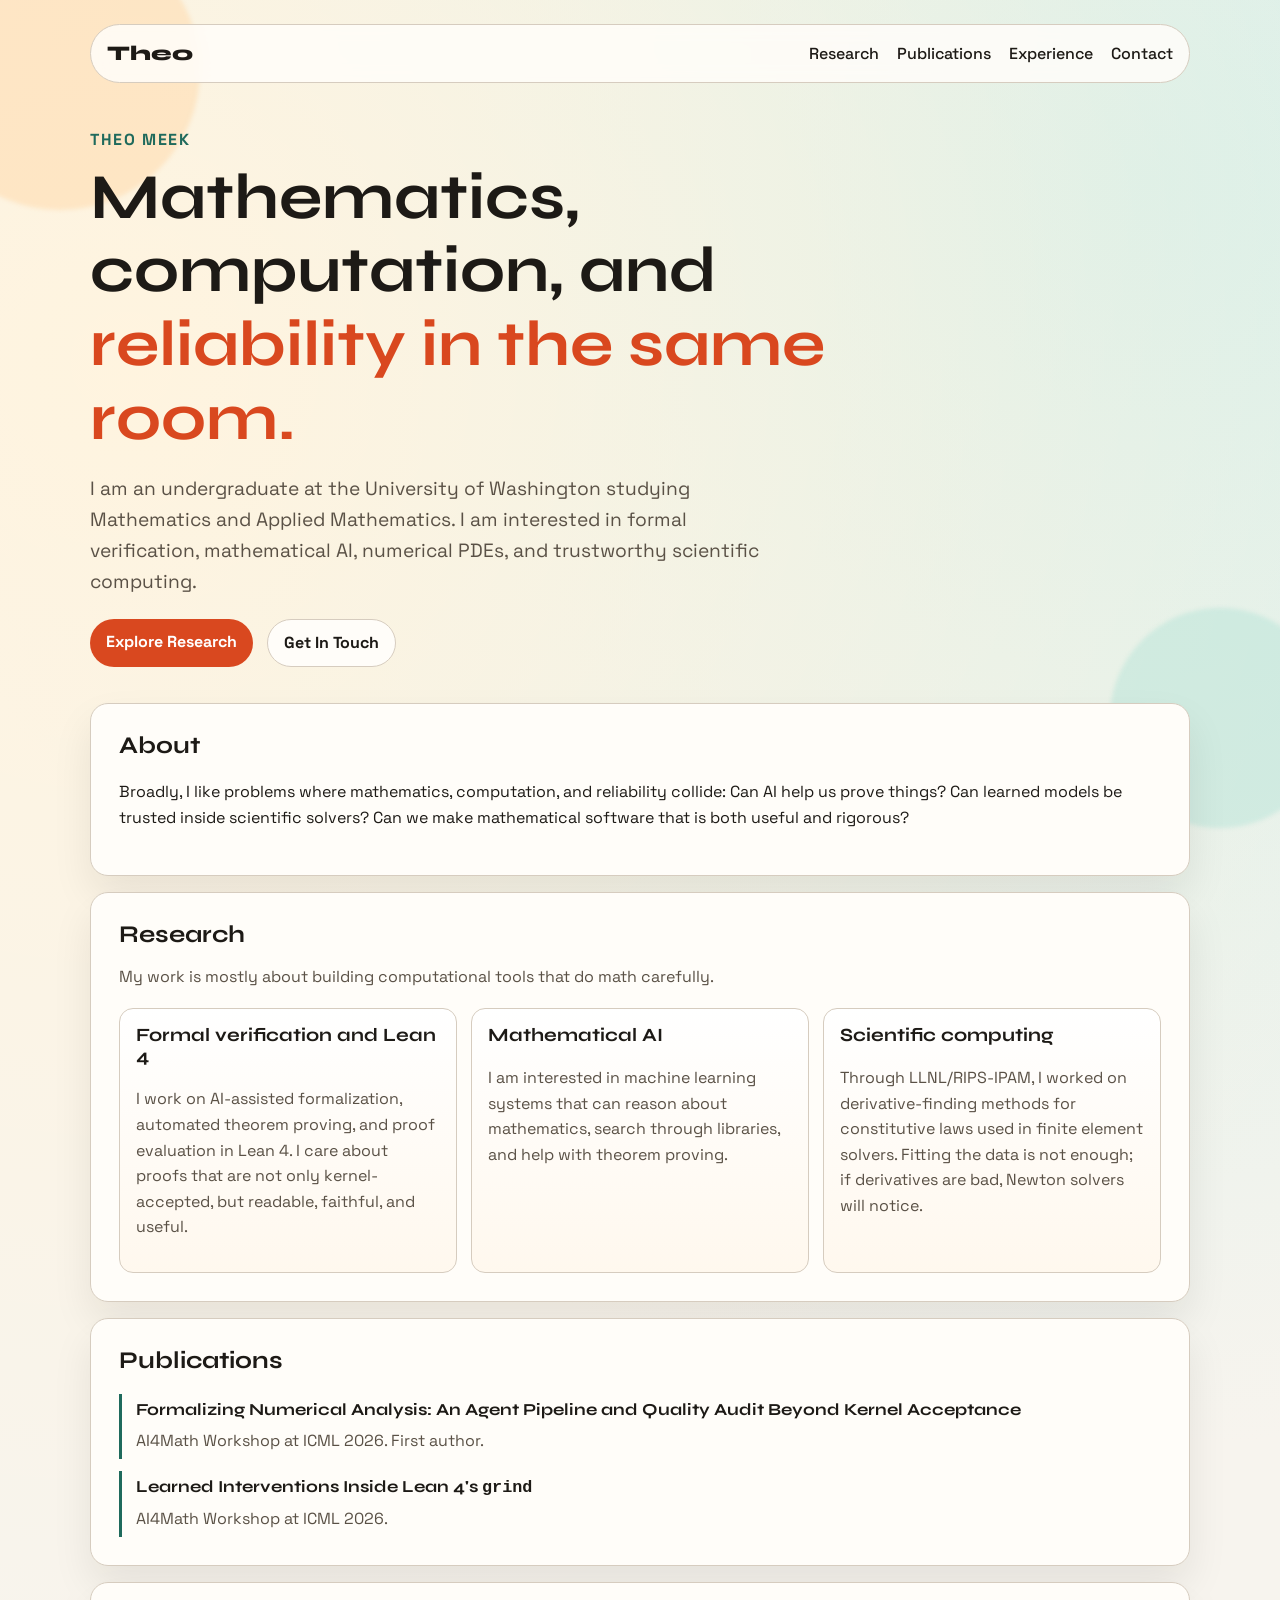
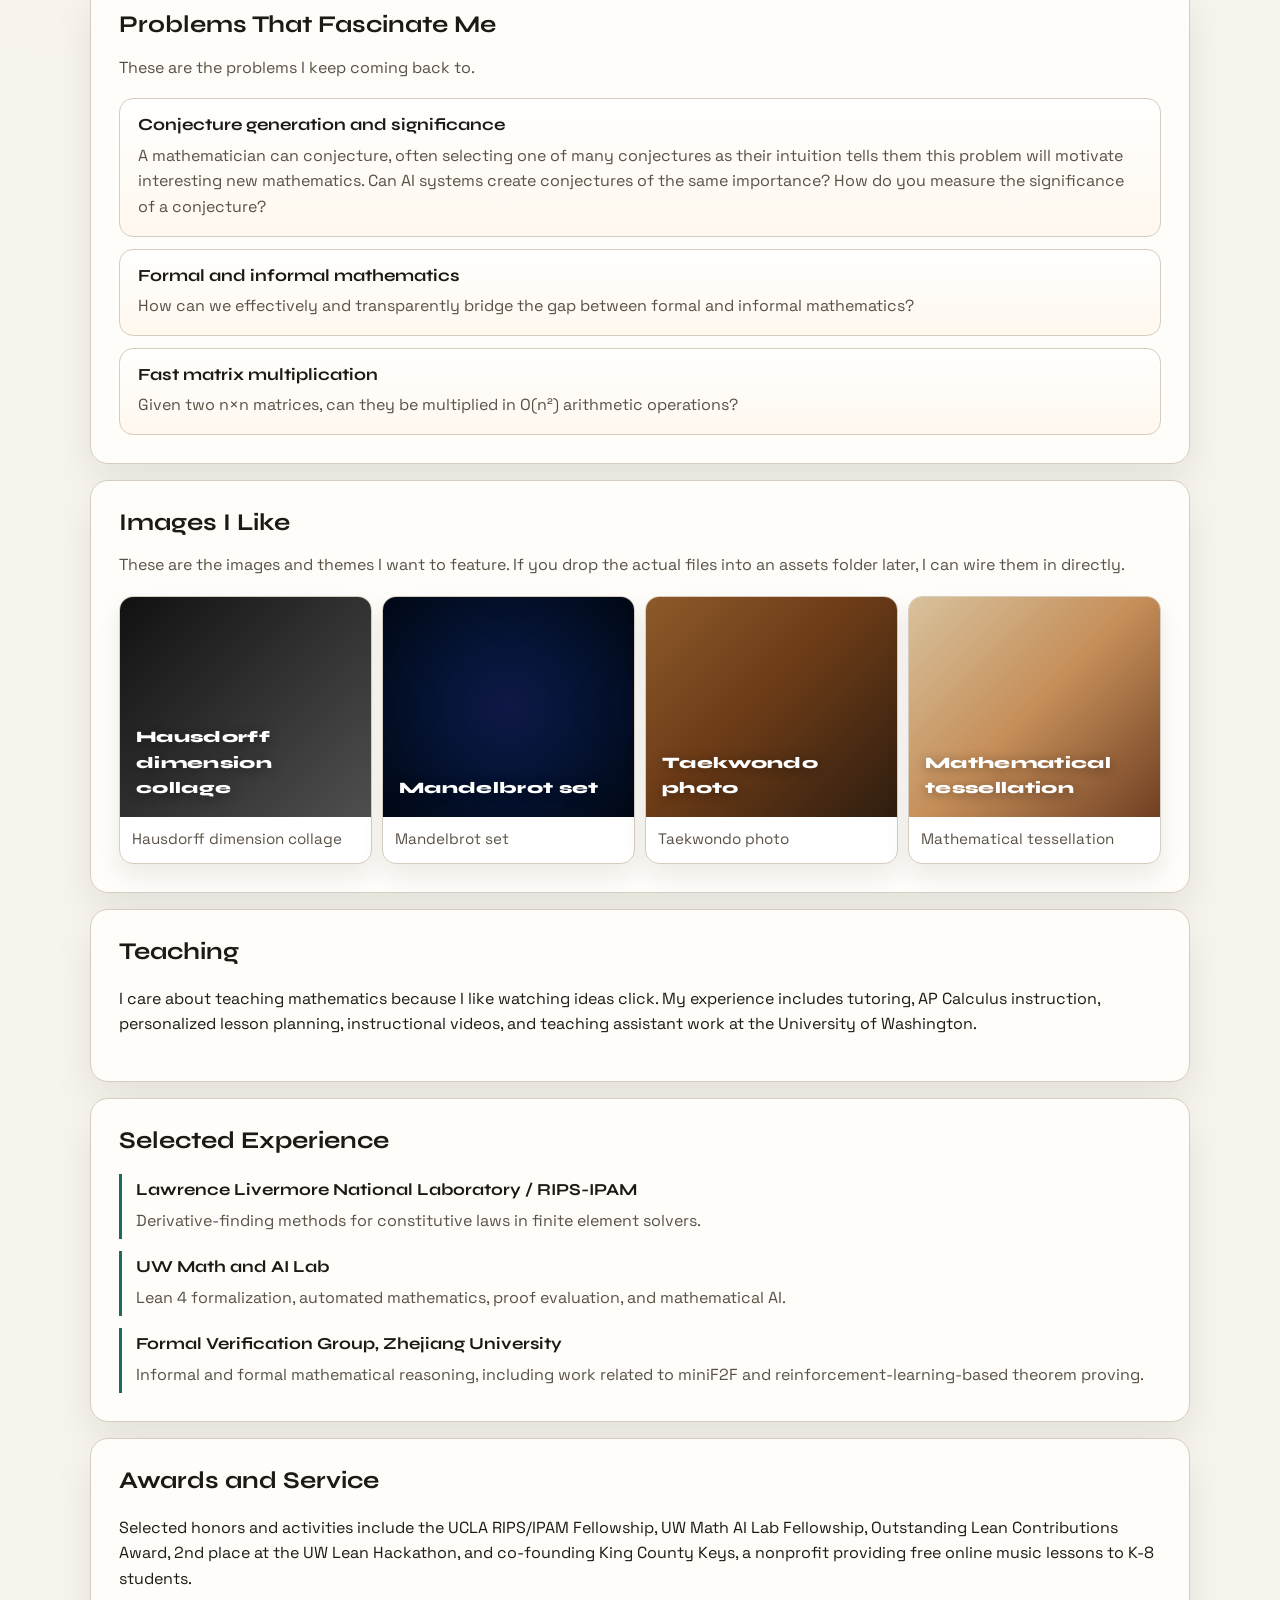
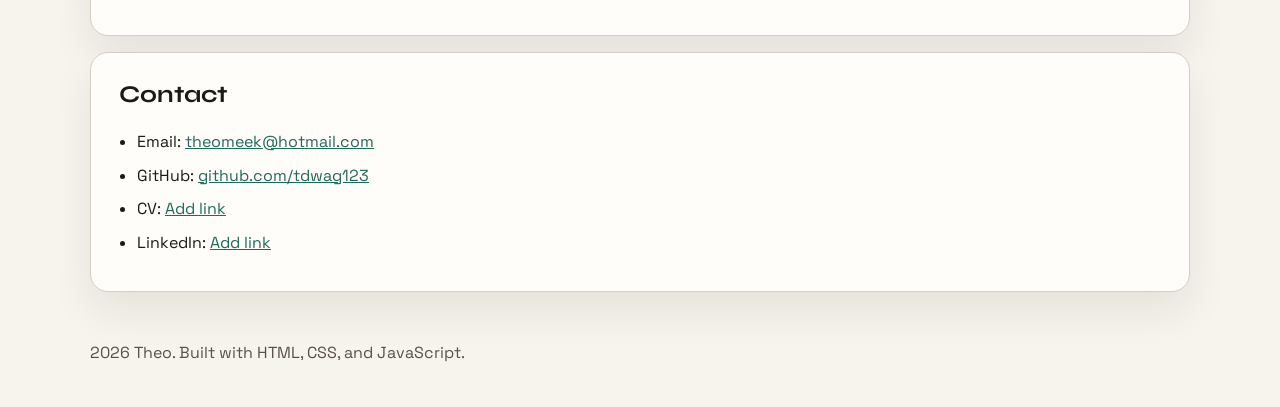
==== index.html @ 06fca595 "Update site content and gallery placeholders" ====
<!DOCTYPE html>
<html lang="en">
  <head>
    <meta charset="UTF-8" />
    <meta name="viewport" content="width=device-width, initial-scale=1.0" />
    <title>Theo Meek | Mathematics and Applied Mathematics</title>
    <meta
      name="description"
      content="Theo Meek's personal site: formal verification, mathematical AI, scientific computing, and trustworthy mathematical software."
    />
    <link rel="preconnect" href="https://fonts.googleapis.com" />
    <link rel="preconnect" href="https://fonts.gstatic.com" crossorigin />
    <link
      href="https://fonts.googleapis.com/css2?family=Space+Grotesk:wght@400;500;700&family=Syne:wght@700;800&display=swap"
      rel="stylesheet"
    />
    <link rel="stylesheet" href="styles.css" />
  </head>
  <body>
    <div class="bg-shape bg-shape-1" aria-hidden="true"></div>
    <div class="bg-shape bg-shape-2" aria-hidden="true"></div>

    <header class="site-header">
      <a class="logo" href="#home">Theo</a>
      <nav>
        <ul class="nav-list">
          <li><a href="#research">Research</a></li>
          <li><a href="#publications">Publications</a></li>
          <li><a href="#experience">Experience</a></li>
          <li><a href="#contact">Contact</a></li>
        </ul>
      </nav>
    </header>

    <main id="home">
      <section class="hero reveal">
        <p class="eyebrow">Theo Meek</p>
        <h1>
          Mathematics, computation, and
          <span class="accent">reliability in the same room.</span>
        </h1>
        <p class="hero-copy">
          I am an undergraduate at the University of Washington studying
          Mathematics and Applied Mathematics. I am interested in formal
          verification, mathematical AI, numerical PDEs, and trustworthy
          scientific computing.
        </p>
        <div class="hero-actions">
          <a class="btn btn-primary" href="#research">Explore Research</a>
          <a class="btn btn-ghost" href="#contact">Get In Touch</a>
        </div>
      </section>

      <section id="about" class="panel reveal">
        <h2>About</h2>
        <p>
          Broadly, I like problems where mathematics, computation, and
          reliability collide: Can AI help us prove things? Can learned models
          be trusted inside scientific solvers? Can we make mathematical
          software that is both useful and rigorous?
        </p>
      </section>

      <section id="research" class="panel reveal">
        <h2>Research</h2>
        <p class="section-intro">
          My work is mostly about building computational tools that do math
          carefully.
        </p>
        <div class="cards research-cards">
          <article class="card">
            <h3>Formal verification and Lean 4</h3>
            <p>
              I work on AI-assisted formalization, automated theorem proving,
              and proof evaluation in Lean 4. I care about proofs that are not
              only kernel-accepted, but readable, faithful, and useful.
            </p>
          </article>
          <article class="card">
            <h3>Mathematical AI</h3>
            <p>
              I am interested in machine learning systems that can reason about
              mathematics, search through libraries, and help with theorem
              proving.
            </p>
          </article>
          <article class="card">
            <h3>Scientific computing</h3>
            <p>
              Through LLNL/RIPS-IPAM, I worked on derivative-finding methods
              for constitutive laws used in finite element solvers. Fitting the
              data is not enough; if derivatives are bad, Newton solvers will
              notice.
            </p>
          </article>
        </div>
      </section>

      <section id="publications" class="panel reveal">
        <h2>Publications</h2>
        <div class="publication-list">
          <article class="publication-item">
            <h3>Formalizing Numerical Analysis: An Agent Pipeline and Quality Audit Beyond Kernel Acceptance</h3>
            <p>AI4Math Workshop at ICML 2026. First author.</p>
          </article>
          <article class="publication-item">
            <h3>Learned Interventions Inside Lean 4's <code>grind</code></h3>
            <p>AI4Math Workshop at ICML 2026.</p>
          </article>
        </div>
      </section>

      <section id="problems" class="panel reveal">
        <h2>Problems That Fascinate Me</h2>
        <p class="section-intro">
          These are the problems I keep coming back to.
        </p>
        <div class="problem-list">
          <article class="problem-item">
            <h3>Conjecture generation and significance</h3>
            <p>
              A mathematician can conjecture, often selecting one of many
              conjectures as their intuition tells them this problem will
              motivate interesting new mathematics. Can AI systems create
              conjectures of the same importance? How do you measure the
              significance of a conjecture?
            </p>
          </article>
          <article class="problem-item">
            <h3>Formal and informal mathematics</h3>
            <p>
              How can we effectively and transparently bridge the gap between
              formal and informal mathematics?
            </p>
          </article>
          <article class="problem-item">
            <h3>Fast matrix multiplication</h3>
            <p>
              Given two n×n matrices, can they be multiplied in O(n²)
              arithmetic operations?
            </p>
          </article>
        </div>
      </section>

      <section id="images" class="panel reveal">
        <h2>Images I Like</h2>
        <p class="section-intro">
          These are the images and themes I want to feature. If you drop the
          actual files into an assets folder later, I can wire them in directly.
        </p>
        <div class="image-grid">
          <figure class="image-card image-card--poster">
            <div class="image-placeholder image-placeholder--poster">Hausdorff dimension collage</div>
            <figcaption>Hausdorff dimension collage</figcaption>
          </figure>
          <figure class="image-card">
            <div class="image-placeholder image-placeholder--fractal">Mandelbrot set</div>
            <figcaption>Mandelbrot set</figcaption>
          </figure>
          <figure class="image-card">
            <div class="image-placeholder image-placeholder--action">Taekwondo photo</div>
            <figcaption>Taekwondo photo</figcaption>
          </figure>
          <figure class="image-card">
            <div class="image-placeholder image-placeholder--pattern">Mathematical tessellation</div>
            <figcaption>Mathematical tessellation</figcaption>
          </figure>
        </div>
      </section>

      <section id="teaching" class="panel reveal">
        <h2>Teaching</h2>
        <p>
          I care about teaching mathematics because I like watching ideas click.
          My experience includes tutoring, AP Calculus instruction,
          personalized lesson planning, instructional videos, and teaching
          assistant work at the University of Washington.
        </p>
      </section>

      <section id="experience" class="panel reveal">
        <h2>Selected Experience</h2>
        <div class="publication-list">
          <article class="publication-item">
            <h3>Lawrence Livermore National Laboratory / RIPS-IPAM</h3>
            <p>
              Derivative-finding methods for constitutive laws in finite
              element solvers.
            </p>
          </article>
          <article class="publication-item">
            <h3>UW Math and AI Lab</h3>
            <p>
              Lean 4 formalization, automated mathematics, proof evaluation,
              and mathematical AI.
            </p>
          </article>
          <article class="publication-item">
            <h3>Formal Verification Group, Zhejiang University</h3>
            <p>
              Informal and formal mathematical reasoning, including work related
              to miniF2F and reinforcement-learning-based theorem proving.
            </p>
          </article>
        </div>
      </section>

      <section id="awards" class="panel reveal">
        <h2>Awards and Service</h2>
        <p>
          Selected honors and activities include the UCLA RIPS/IPAM Fellowship,
          UW Math AI Lab Fellowship, Outstanding Lean Contributions Award, 2nd
          place at the UW Lean Hackathon, and co-founding King County Keys, a
          nonprofit providing free online music lessons to K-8 students.
        </p>
      </section>

      <section id="contact" class="panel reveal">
        <h2>Contact</h2>
        <ul class="contact-list">
          <li>Email: <a href="mailto:theomeek@hotmail.com">theomeek@hotmail.com</a></li>
          <li>GitHub: <a href="https://github.com/tdwag123" target="_blank" rel="noreferrer">github.com/tdwag123</a></li>
          <li>CV: <a href="#">Add link</a></li>
          <li>LinkedIn: <a href="#">Add link</a></li>
        </ul>
      </section>
    </main>

    <footer class="site-footer">
      <p><span id="year"></span> Theo. Built with HTML, CSS, and JavaScript.</p>
    </footer>

    <script src="script.js"></script>
  </body>
</html>
---- styles.css ----
:root {
  --bg: #f7f4ee;
  --bg-elevated: #fffdf9;
  --text: #1d1a16;
  --muted: #5a5146;
  --accent: #d9481f;
  --accent-2: #1f6a5c;
  --border: #d6ccbf;
  --shadow: 0 20px 40px rgba(31, 20, 12, 0.08);
}

* {
  box-sizing: border-box;
}

html,
body {
  margin: 0;
  padding: 0;
}

body {
  font-family: "Space Grotesk", sans-serif;
  background: radial-gradient(circle at 10% 10%, #fff4df 0%, transparent 40%),
    radial-gradient(circle at 90% 5%, #d6efe9 0%, transparent 35%),
    var(--bg);
  color: var(--text);
  min-height: 100vh;
  line-height: 1.6;
}

.bg-shape {
  position: fixed;
  z-index: -1;
  filter: blur(2px);
  opacity: 0.5;
  border-radius: 50%;
}

.bg-shape-1 {
  width: 280px;
  height: 280px;
  background: #ffd8a8;
  top: -70px;
  left: -80px;
}

.bg-shape-2 {
  width: 220px;
  height: 220px;
  background: #b7e4d8;
  bottom: 8%;
  right: -50px;
}

.site-header {
  width: min(1100px, 92%);
  margin: 24px auto;
  padding: 12px 16px;
  border: 1px solid var(--border);
  border-radius: 999px;
  display: flex;
  justify-content: space-between;
  align-items: center;
  background: rgba(255, 253, 249, 0.85);
  backdrop-filter: blur(8px);
}

.logo {
  text-decoration: none;
  color: var(--text);
  font-family: "Syne", sans-serif;
  font-size: 1.3rem;
  font-weight: 800;
}

.nav-list {
  display: flex;
  list-style: none;
  gap: 18px;
  margin: 0;
  padding: 0;
}

.nav-list a {
  color: var(--text);
  text-decoration: none;
  font-weight: 500;
}

main {
  width: min(1100px, 92%);
  margin: 18px auto 48px;
}

.hero {
  margin: 44px 0 36px;
}

.eyebrow {
  text-transform: uppercase;
  letter-spacing: 0.1em;
  color: var(--accent-2);
  font-weight: 700;
  margin-bottom: 8px;
}

h1,
h2,
h3 {
  font-family: "Syne", sans-serif;
  line-height: 1.15;
  margin-top: 0;
}

h1 {
  font-size: clamp(2rem, 6vw, 4rem);
  max-width: 780px;
  margin-bottom: 16px;
}

.accent {
  color: var(--accent);
}

.hero-copy {
  max-width: 680px;
  color: var(--muted);
  font-size: clamp(1rem, 2.3vw, 1.2rem);
}

.hero-actions {
  display: flex;
  flex-wrap: wrap;
  gap: 14px;
  margin-top: 22px;
}

.btn {
  padding: 10px 16px;
  border-radius: 999px;
  text-decoration: none;
  font-weight: 700;
}

.btn-primary {
  background: var(--accent);
  color: #fff;
}

.btn-ghost {
  border: 1px solid var(--border);
  color: var(--text);
  background: var(--bg-elevated);
}

.panel {
  background: var(--bg-elevated);
  border: 1px solid var(--border);
  border-radius: 18px;
  padding: 28px;
  margin: 16px 0;
  box-shadow: var(--shadow);
}

.section-intro {
  color: var(--muted);
  margin-top: -4px;
  margin-bottom: 18px;
}

.cards {
  display: grid;
  gap: 14px;
  grid-template-columns: repeat(auto-fit, minmax(220px, 1fr));
}

.card {
  border: 1px solid var(--border);
  border-radius: 14px;
  padding: 16px;
  background: #fff;
}

.card p {
  color: var(--muted);
}

.card a {
  color: var(--accent-2);
  text-decoration: none;
  font-weight: 700;
}

.research-cards .card {
  background: linear-gradient(180deg, #fff 0%, #fff8ee 100%);
}

.publication-list {
  display: grid;
  gap: 12px;
}

.publication-item {
  border-left: 3px solid var(--accent-2);
  padding: 6px 0 6px 14px;
}

.publication-item h3 {
  font-size: 1.05rem;
  margin-bottom: 8px;
}

.publication-item p {
  color: var(--muted);
  margin: 0;
}

.problem-list {
  display: grid;
  gap: 12px;
}

.problem-item {
  border: 1px solid var(--border);
  border-radius: 14px;
  padding: 16px 18px;
  background: linear-gradient(180deg, rgba(255, 255, 255, 0.9), rgba(255, 248, 238, 0.95));
}

.problem-item h3 {
  margin-bottom: 8px;
  font-size: 1.06rem;
}

.problem-item p {
  margin: 0;
  color: var(--muted);
}

.question-list {
  margin: 0;
  padding-left: 20px;
}

.question-list li {
  margin-bottom: 10px;
}

.image-grid {
  display: grid;
  gap: 10px;
  grid-template-columns: repeat(auto-fit, minmax(190px, 1fr));
}

.image-card {
  margin: 0;
  border-radius: 14px;
  overflow: hidden;
  border: 1px solid var(--border);
  background: #fff;
  box-shadow: 0 12px 24px rgba(31, 20, 12, 0.08);
}

.image-card img {
  display: block;
  width: 100%;
  height: 220px;
  object-fit: cover;
  background: #f3efe8;
}

.image-card--poster img {
  object-fit: contain;
  background: #fff;
}

.image-card figcaption {
  padding: 10px 12px 12px;
  color: var(--muted);
  font-size: 0.95rem;
}

.contact-list {
  margin: 0;
  padding-left: 18px;
}

.contact-list li {
  margin-bottom: 8px;
}

.contact-list a {
  color: var(--accent-2);
}

.site-footer {
  width: min(1100px, 92%);
  margin: 0 auto 42px;
  color: var(--muted);
}

.reveal {
  opacity: 0;
  transform: translateY(18px);
  transition: opacity 600ms ease, transform 600ms ease;
}

.reveal.is-visible {
  opacity: 1;
  transform: translateY(0);
}

.image-placeholder {
  width: 100%;
  height: 220px;
  padding: 16px;
  display: flex;
  align-items: end;
  font-family: "Syne", sans-serif;
  font-weight: 800;
  font-size: 1rem;
  color: #fff;
  text-shadow: 0 2px 12px rgba(0, 0, 0, 0.4);
  letter-spacing: 0.02em;
}

.image-placeholder--poster {
  background: linear-gradient(135deg, #111 0%, #4f4f4f 100%);
}

.image-placeholder--fractal {
  background: radial-gradient(circle at 50% 50%, #0f1846 0%, #051437 38%, #010814 100%);
}

.image-placeholder--action {
  background: linear-gradient(135deg, #8d5a2b 0%, #6d3c17 45%, #2f1d10 100%);
}

.image-placeholder--pattern {
  background: linear-gradient(135deg, #d8c29d 0%, #c58e59 50%, #6f3f22 100%);
}

@media (max-width: 720px) {
  .site-header {
    border-radius: 20px;
    padding: 12px;
    align-items: flex-start;
    gap: 12px;
    flex-direction: column;
  }

  .nav-list {
    width: 100%;
    justify-content: flex-start;
    gap: 12px;
    overflow-x: auto;
    padding-bottom: 4px;
  }

  .image-placeholder {
    height: 180px;
  }
}
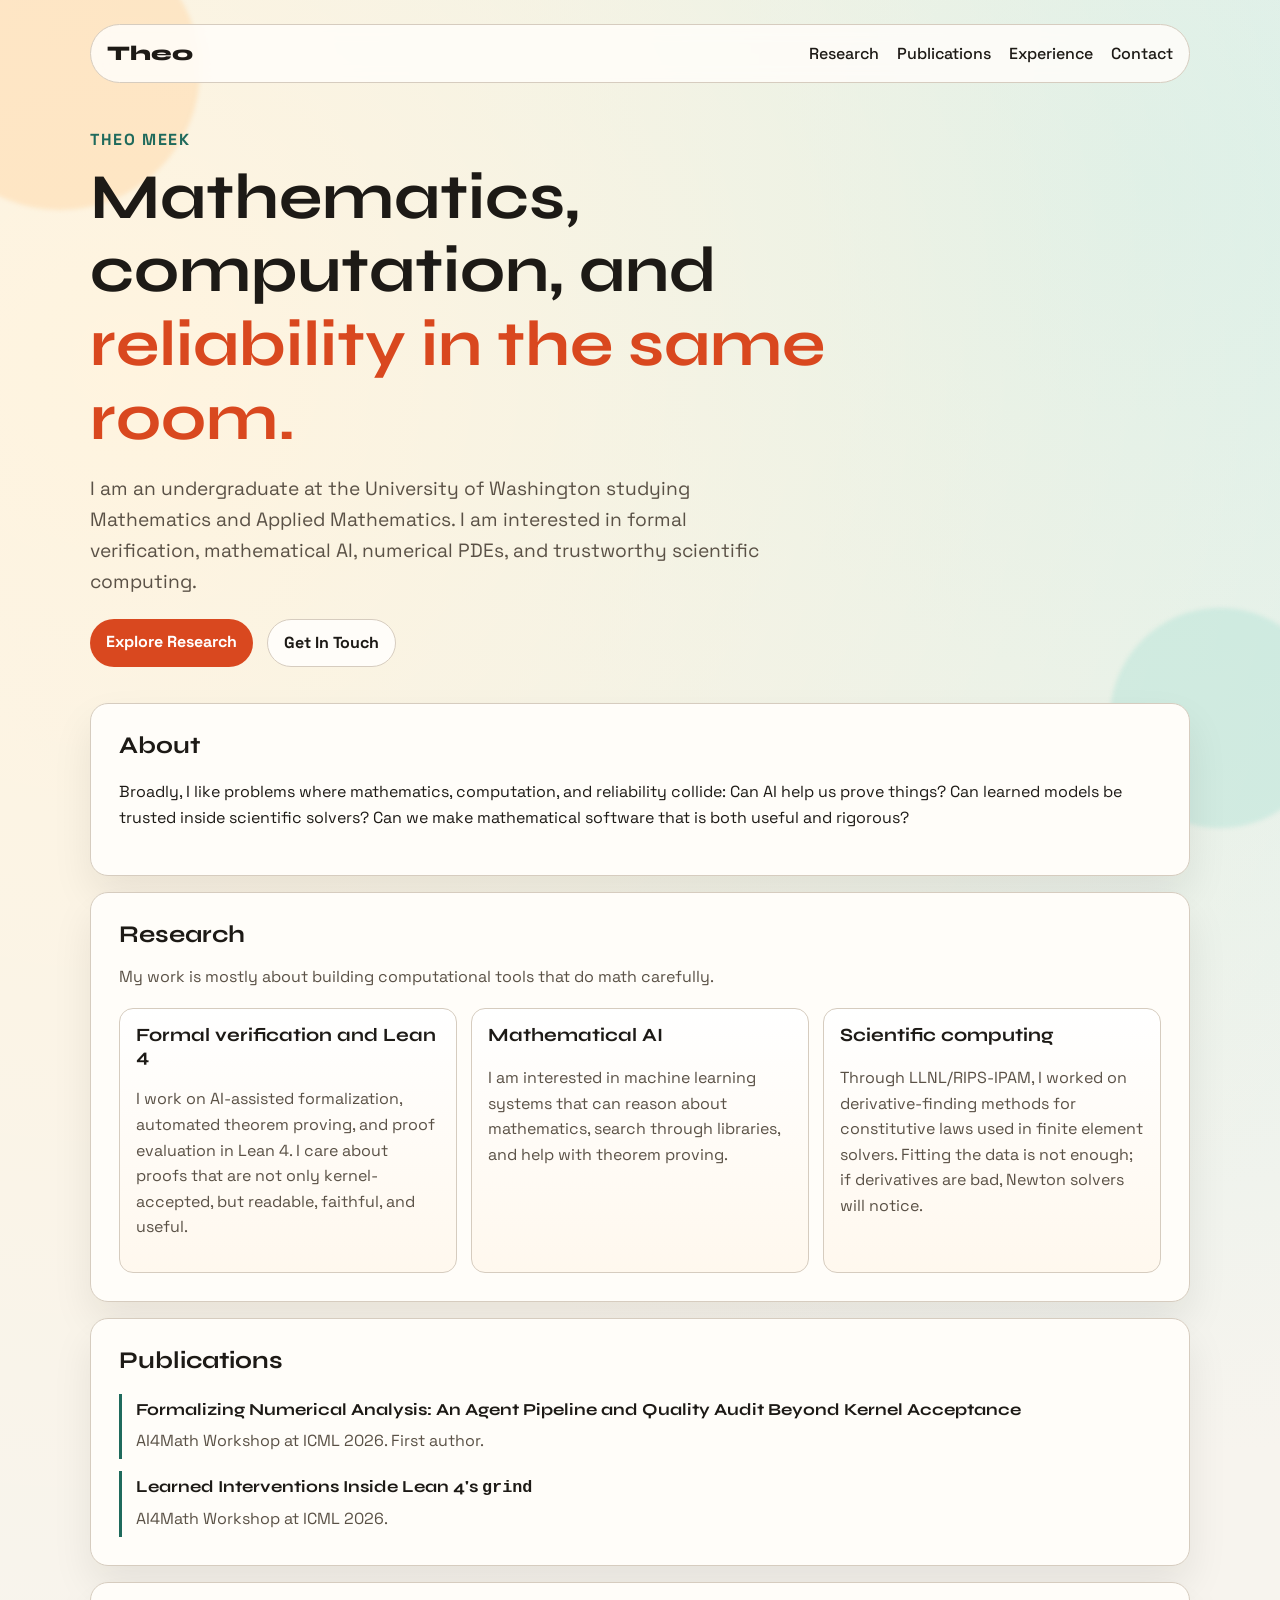
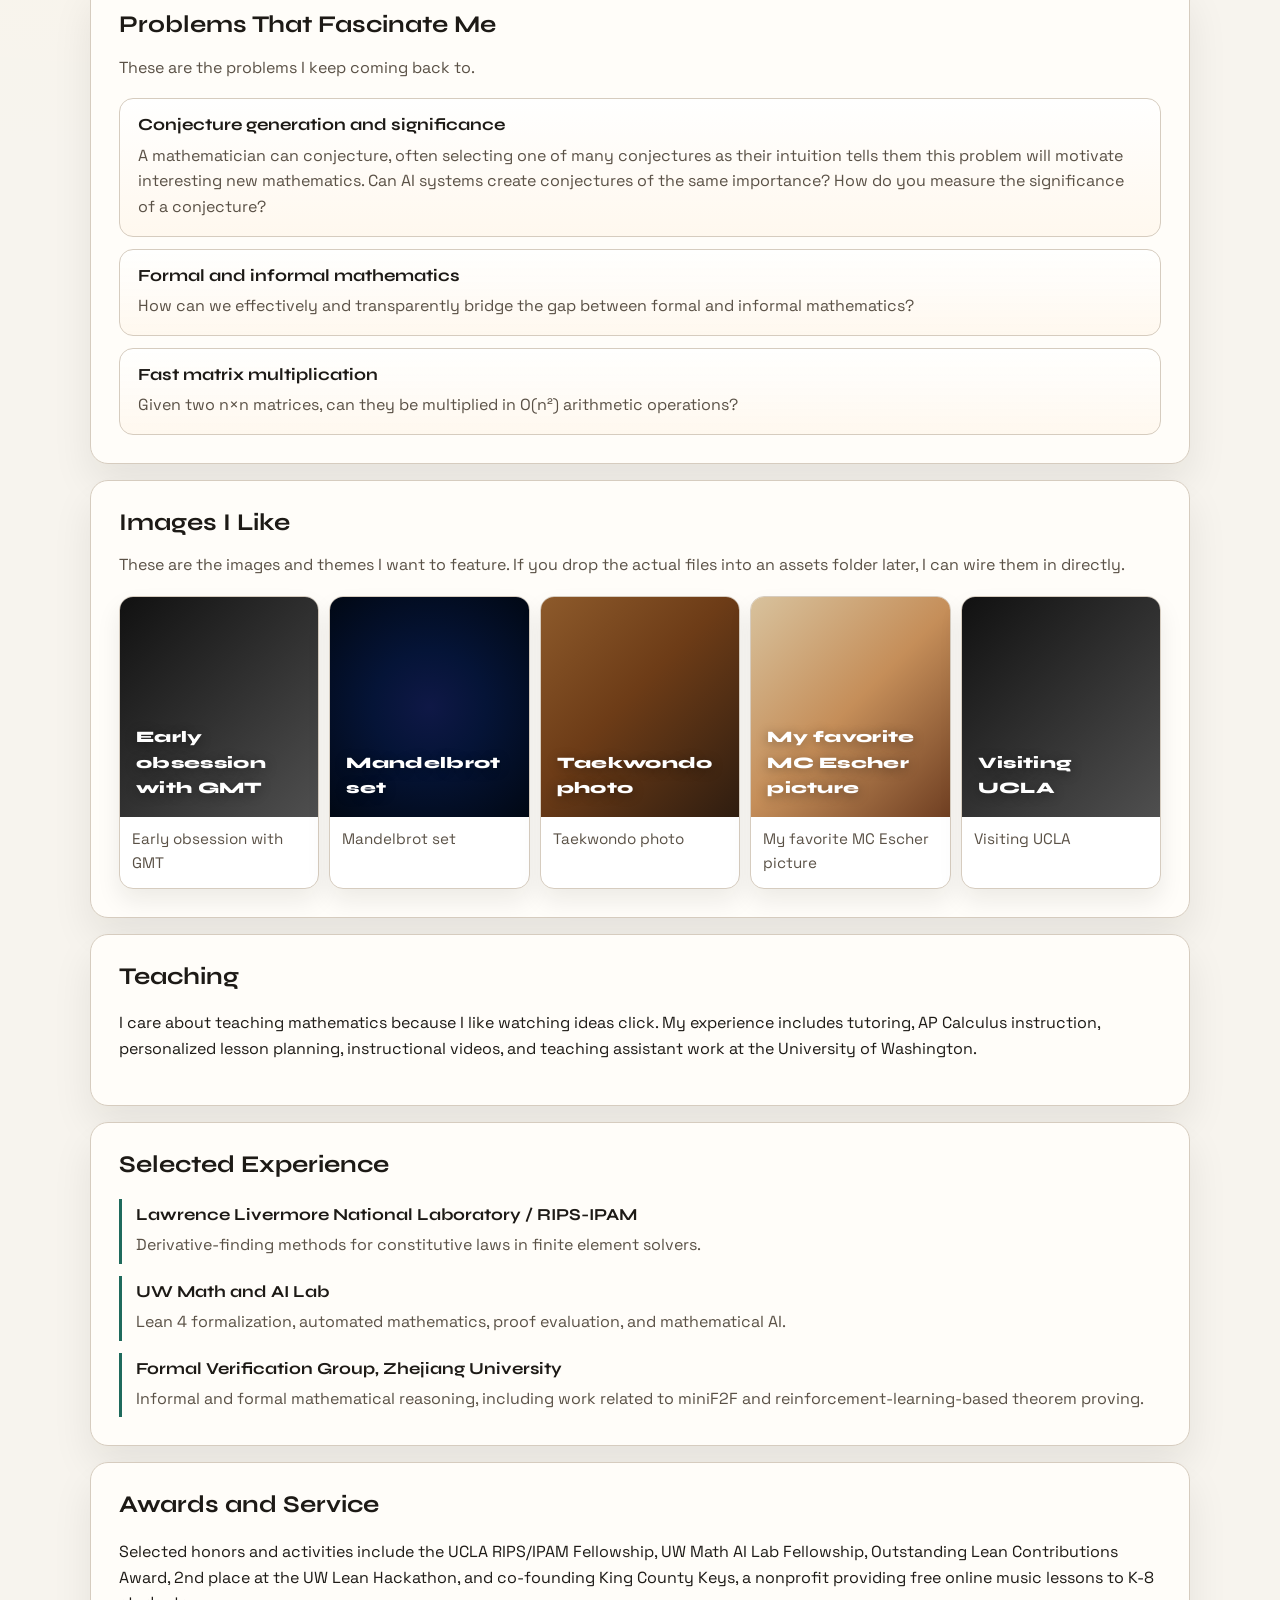
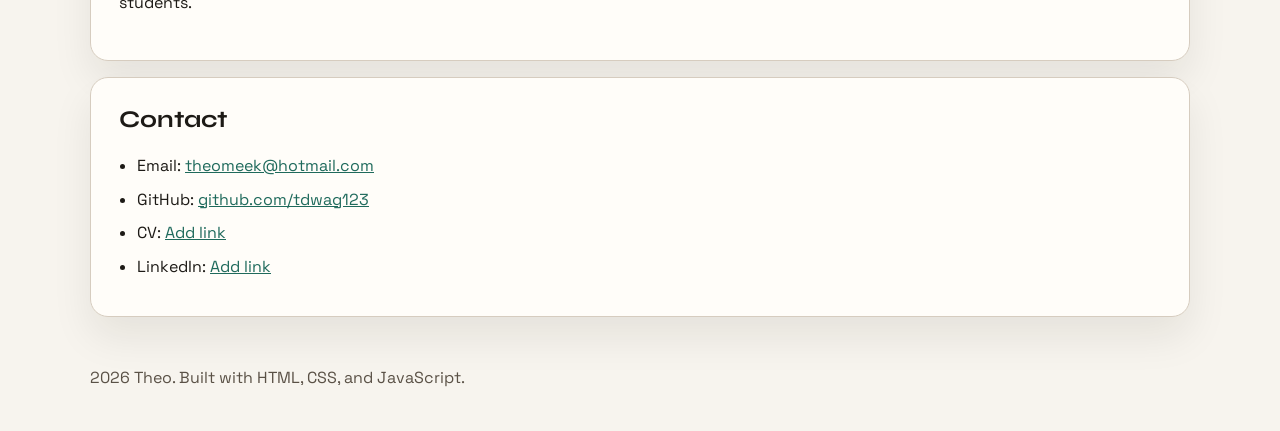
==== commit fdf2eb8f: "Update image gallery captions" ====
--- a/index.html
+++ b/index.html
@@ -151,8 +151,8 @@
         </p>
         <div class="image-grid">
           <figure class="image-card image-card--poster">
-            <div class="image-placeholder image-placeholder--poster">Hausdorff dimension collage</div>
-            <figcaption>Hausdorff dimension collage</figcaption>
+            <div class="image-placeholder image-placeholder--poster">Early obsession with GMT</div>
+            <figcaption>Early obsession with GMT</figcaption>
           </figure>
           <figure class="image-card">
             <div class="image-placeholder image-placeholder--fractal">Mandelbrot set</div>
@@ -163,8 +163,12 @@
             <figcaption>Taekwondo photo</figcaption>
           </figure>
           <figure class="image-card">
-            <div class="image-placeholder image-placeholder--pattern">Mathematical tessellation</div>
-            <figcaption>Mathematical tessellation</figcaption>
+            <div class="image-placeholder image-placeholder--pattern">My favorite MC Escher picture</div>
+            <figcaption>My favorite MC Escher picture</figcaption>
+          </figure>
+          <figure class="image-card">
+            <div class="image-placeholder image-placeholder--poster">Visiting UCLA</div>
+            <figcaption>Visiting UCLA</figcaption>
           </figure>
         </div>
       </section>
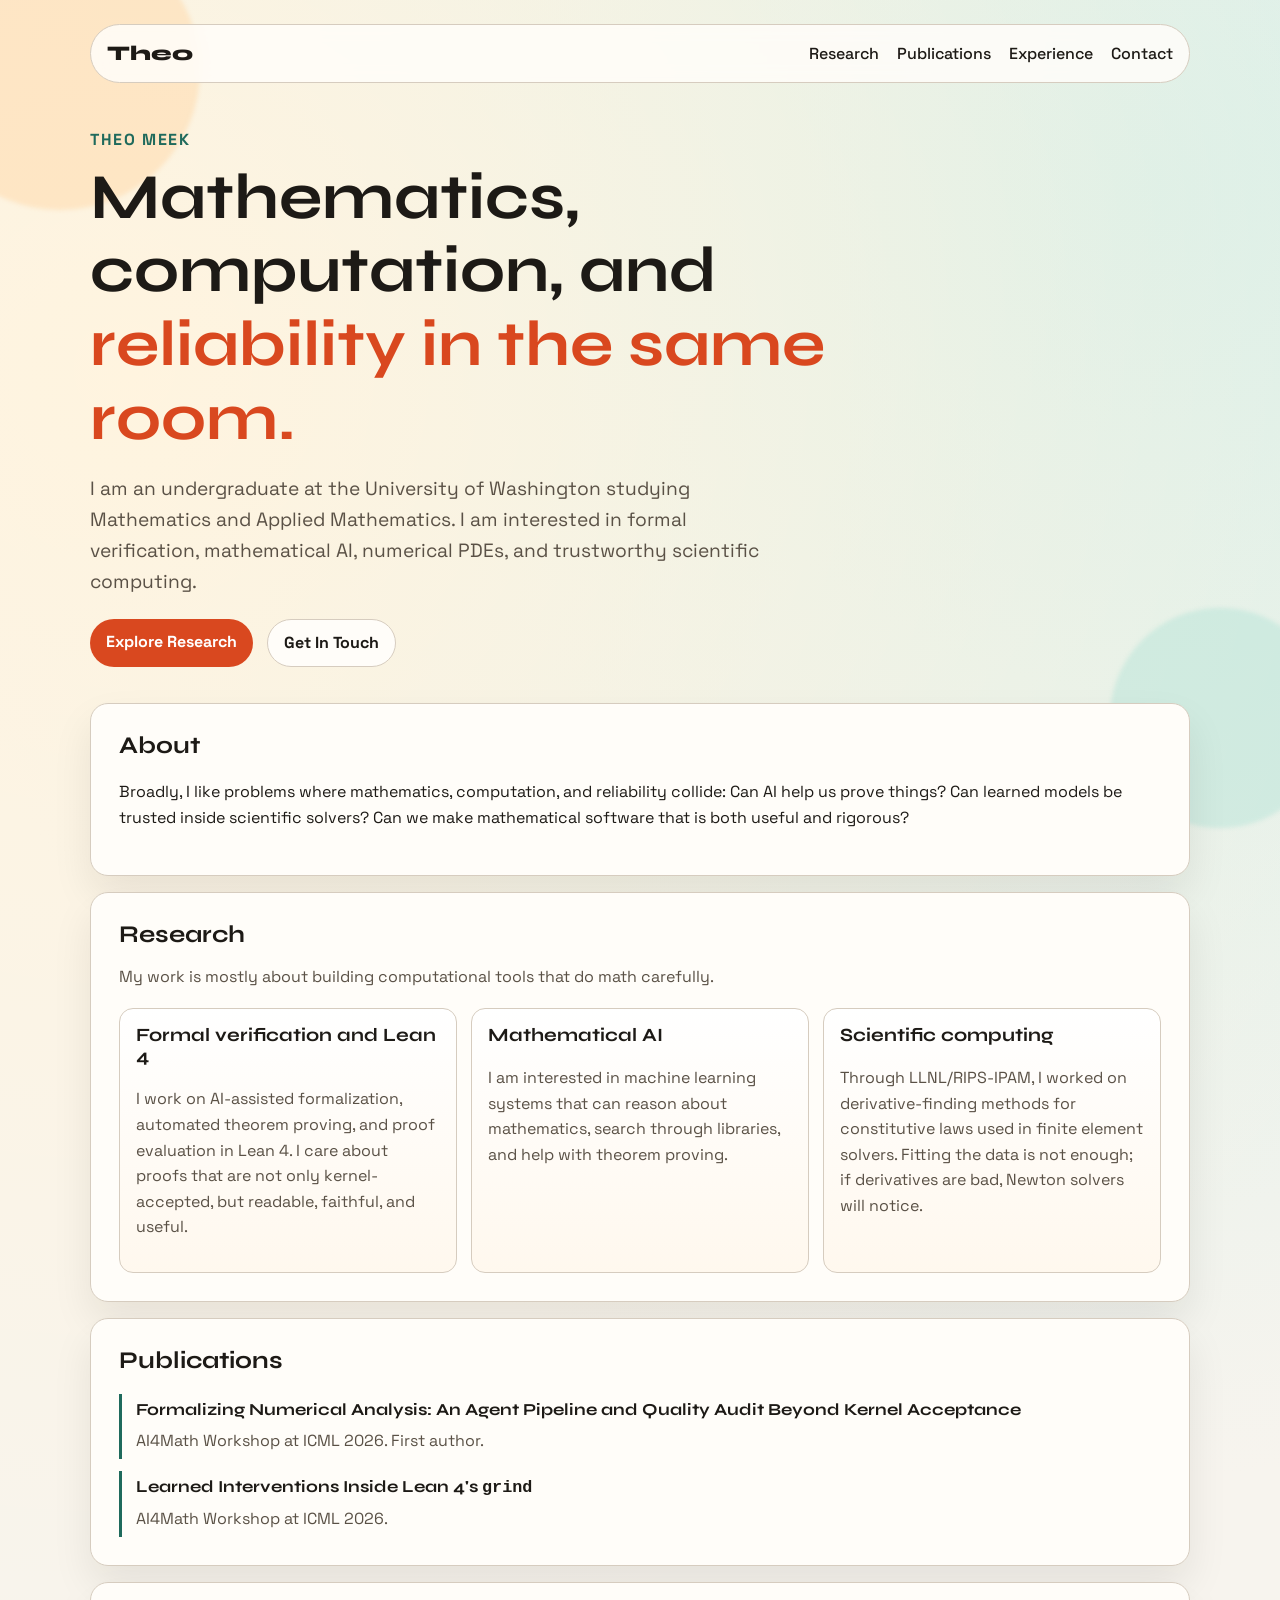
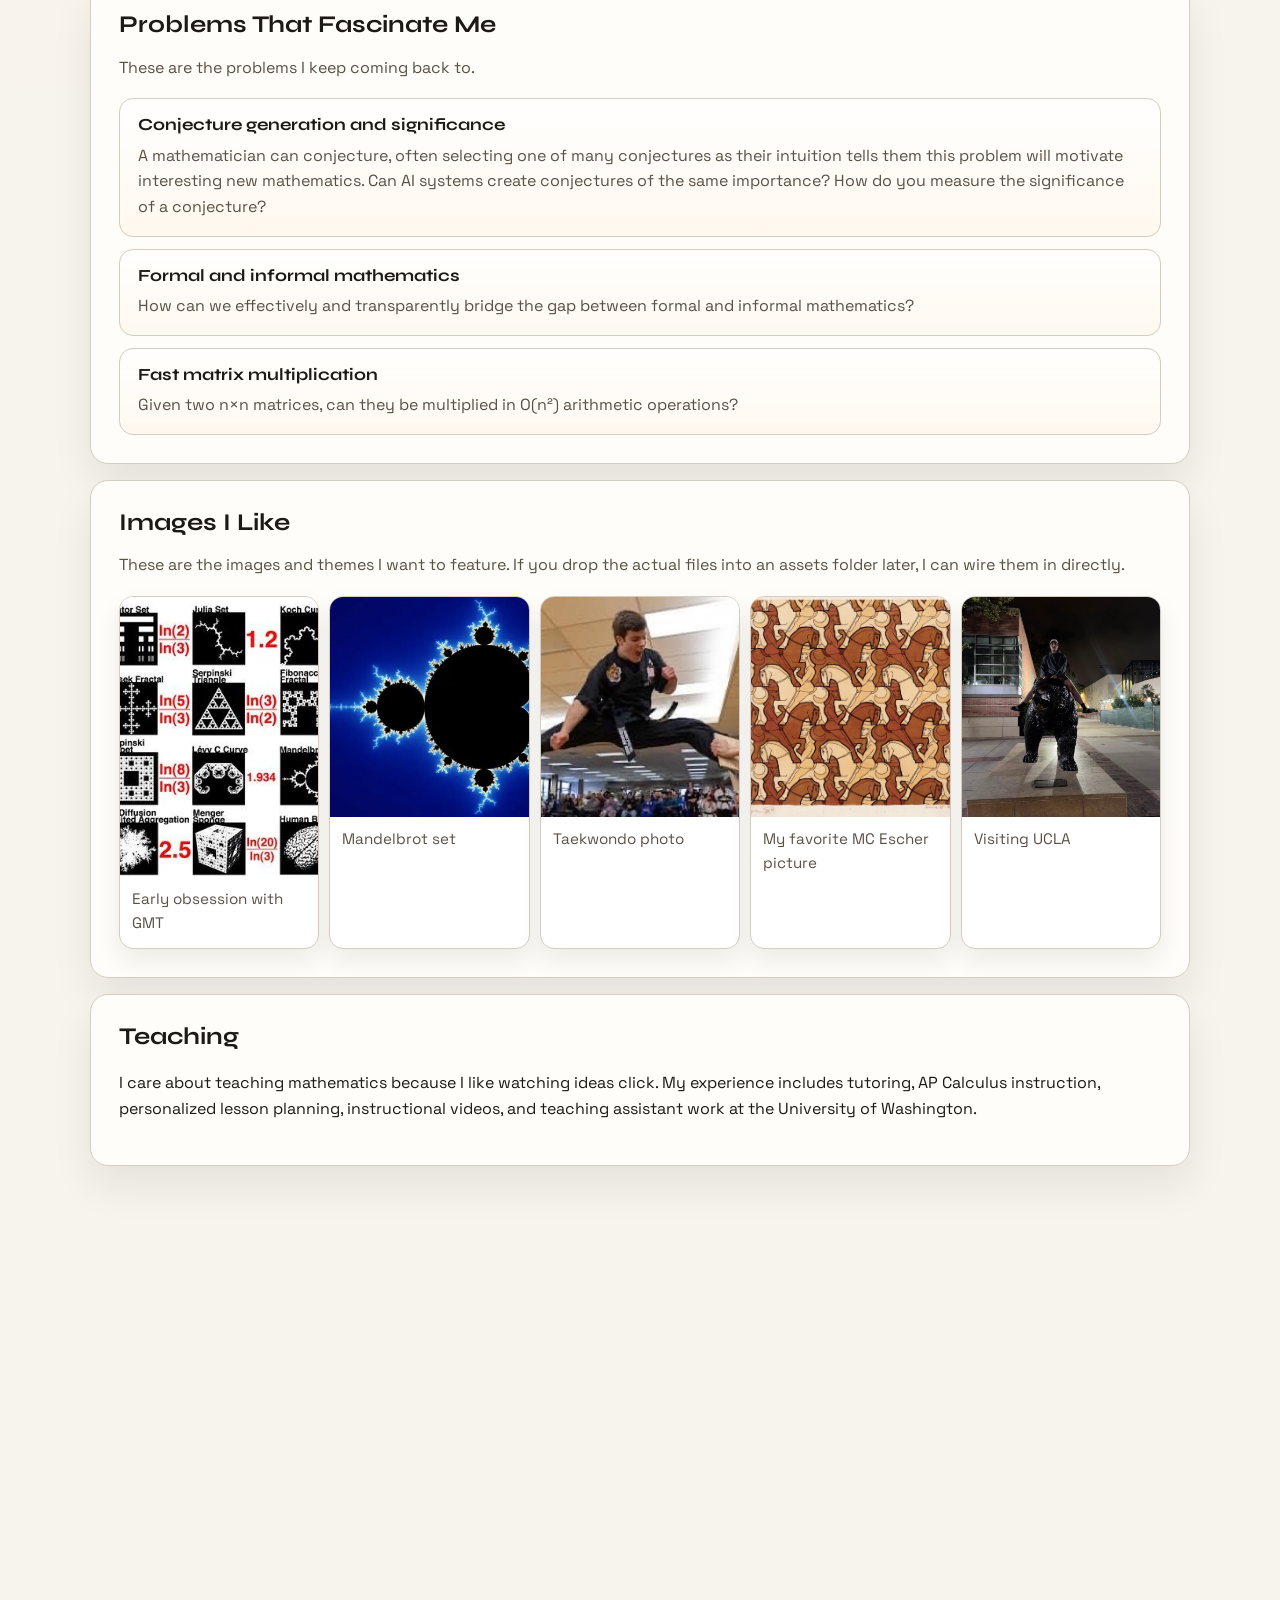
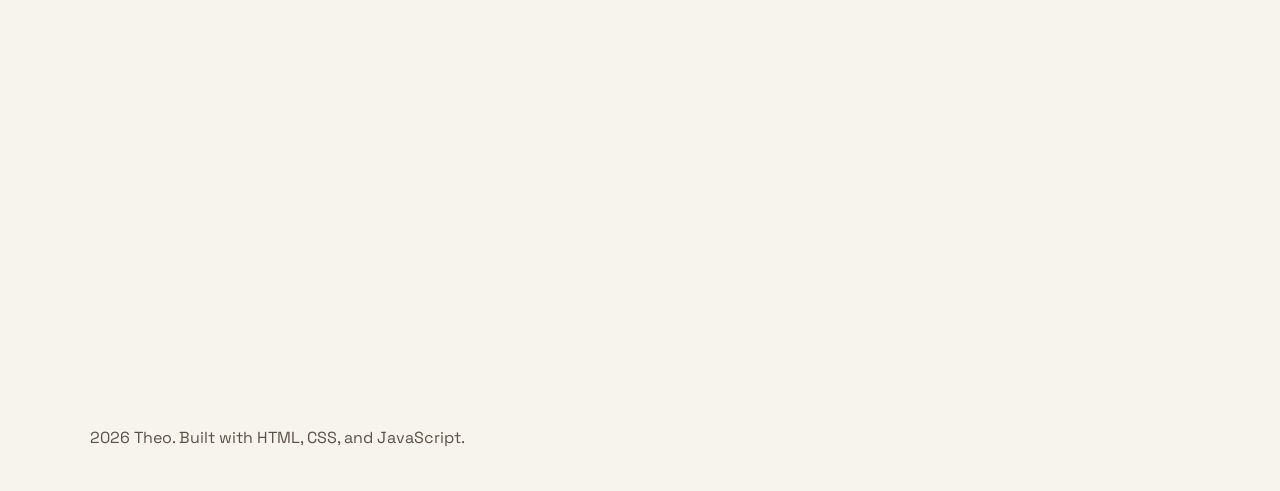
==== commit 066afe6b: "Use real images in gallery" ====
--- a/index.html
+++ b/index.html
@@ -151,23 +151,23 @@
         </p>
         <div class="image-grid">
           <figure class="image-card image-card--poster">
-            <div class="image-placeholder image-placeholder--poster">Early obsession with GMT</div>
+            <img src="assets/images/Lets%20make%20this%20better.jpg" alt="Early obsession with GMT" />
             <figcaption>Early obsession with GMT</figcaption>
           </figure>
           <figure class="image-card">
-            <div class="image-placeholder image-placeholder--fractal">Mandelbrot set</div>
+            <img src="assets/images/mandelbrot%20set%20again.webp" alt="Mandelbrot set" />
             <figcaption>Mandelbrot set</figcaption>
           </figure>
           <figure class="image-card">
-            <div class="image-placeholder image-placeholder--action">Taekwondo photo</div>
+            <img src="assets/images/Second%20Dan.png" alt="Taekwondo photo" />
             <figcaption>Taekwondo photo</figcaption>
           </figure>
           <figure class="image-card">
-            <div class="image-placeholder image-placeholder--pattern">My favorite MC Escher picture</div>
+            <img src="assets/images/mc%20escher.jpg" alt="My favorite MC Escher picture" />
             <figcaption>My favorite MC Escher picture</figcaption>
           </figure>
           <figure class="image-card">
-            <div class="image-placeholder image-placeholder--poster">Visiting UCLA</div>
+            <img src="assets/images/bear.jfif" alt="Visiting UCLA" />
             <figcaption>Visiting UCLA</figcaption>
           </figure>
         </div>
--- a/styles.css
+++ b/styles.css
@@ -271,8 +271,9 @@
 }
 
 .image-card--poster img {
-  object-fit: contain;
-  background: #fff;
+  height: 280px;
+  object-fit: cover;
+  object-position: center;
 }
 
 .image-card figcaption {
@@ -309,36 +310,6 @@
 .reveal.is-visible {
   opacity: 1;
   transform: translateY(0);
-}
-
-.image-placeholder {
-  width: 100%;
-  height: 220px;
-  padding: 16px;
-  display: flex;
-  align-items: end;
-  font-family: "Syne", sans-serif;
-  font-weight: 800;
-  font-size: 1rem;
-  color: #fff;
-  text-shadow: 0 2px 12px rgba(0, 0, 0, 0.4);
-  letter-spacing: 0.02em;
-}
-
-.image-placeholder--poster {
-  background: linear-gradient(135deg, #111 0%, #4f4f4f 100%);
-}
-
-.image-placeholder--fractal {
-  background: radial-gradient(circle at 50% 50%, #0f1846 0%, #051437 38%, #010814 100%);
-}
-
-.image-placeholder--action {
-  background: linear-gradient(135deg, #8d5a2b 0%, #6d3c17 45%, #2f1d10 100%);
-}
-
-.image-placeholder--pattern {
-  background: linear-gradient(135deg, #d8c29d 0%, #c58e59 50%, #6f3f22 100%);
 }
 
 @media (max-width: 720px) {
@@ -358,7 +329,8 @@
     padding-bottom: 4px;
   }
 
-  .image-placeholder {
+  .image-card img,
+  .image-card--poster img {
     height: 180px;
   }
 }
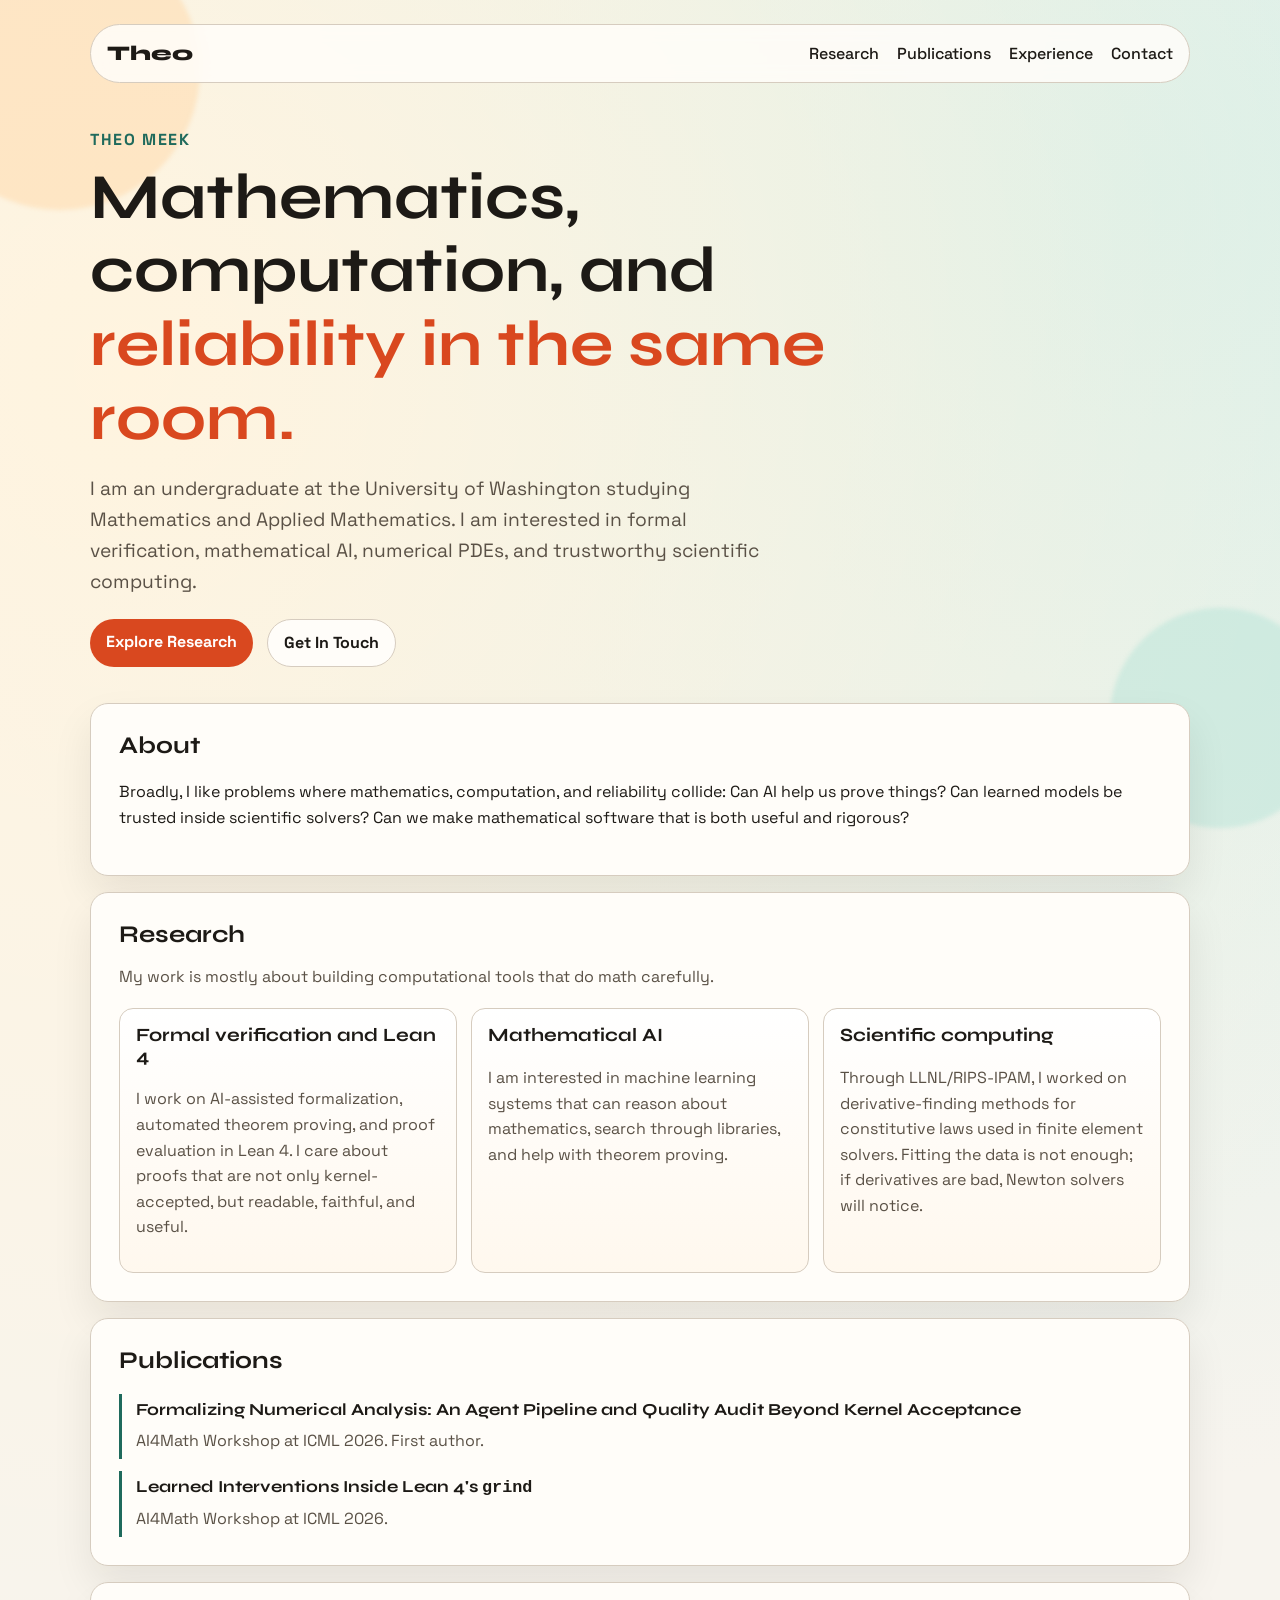
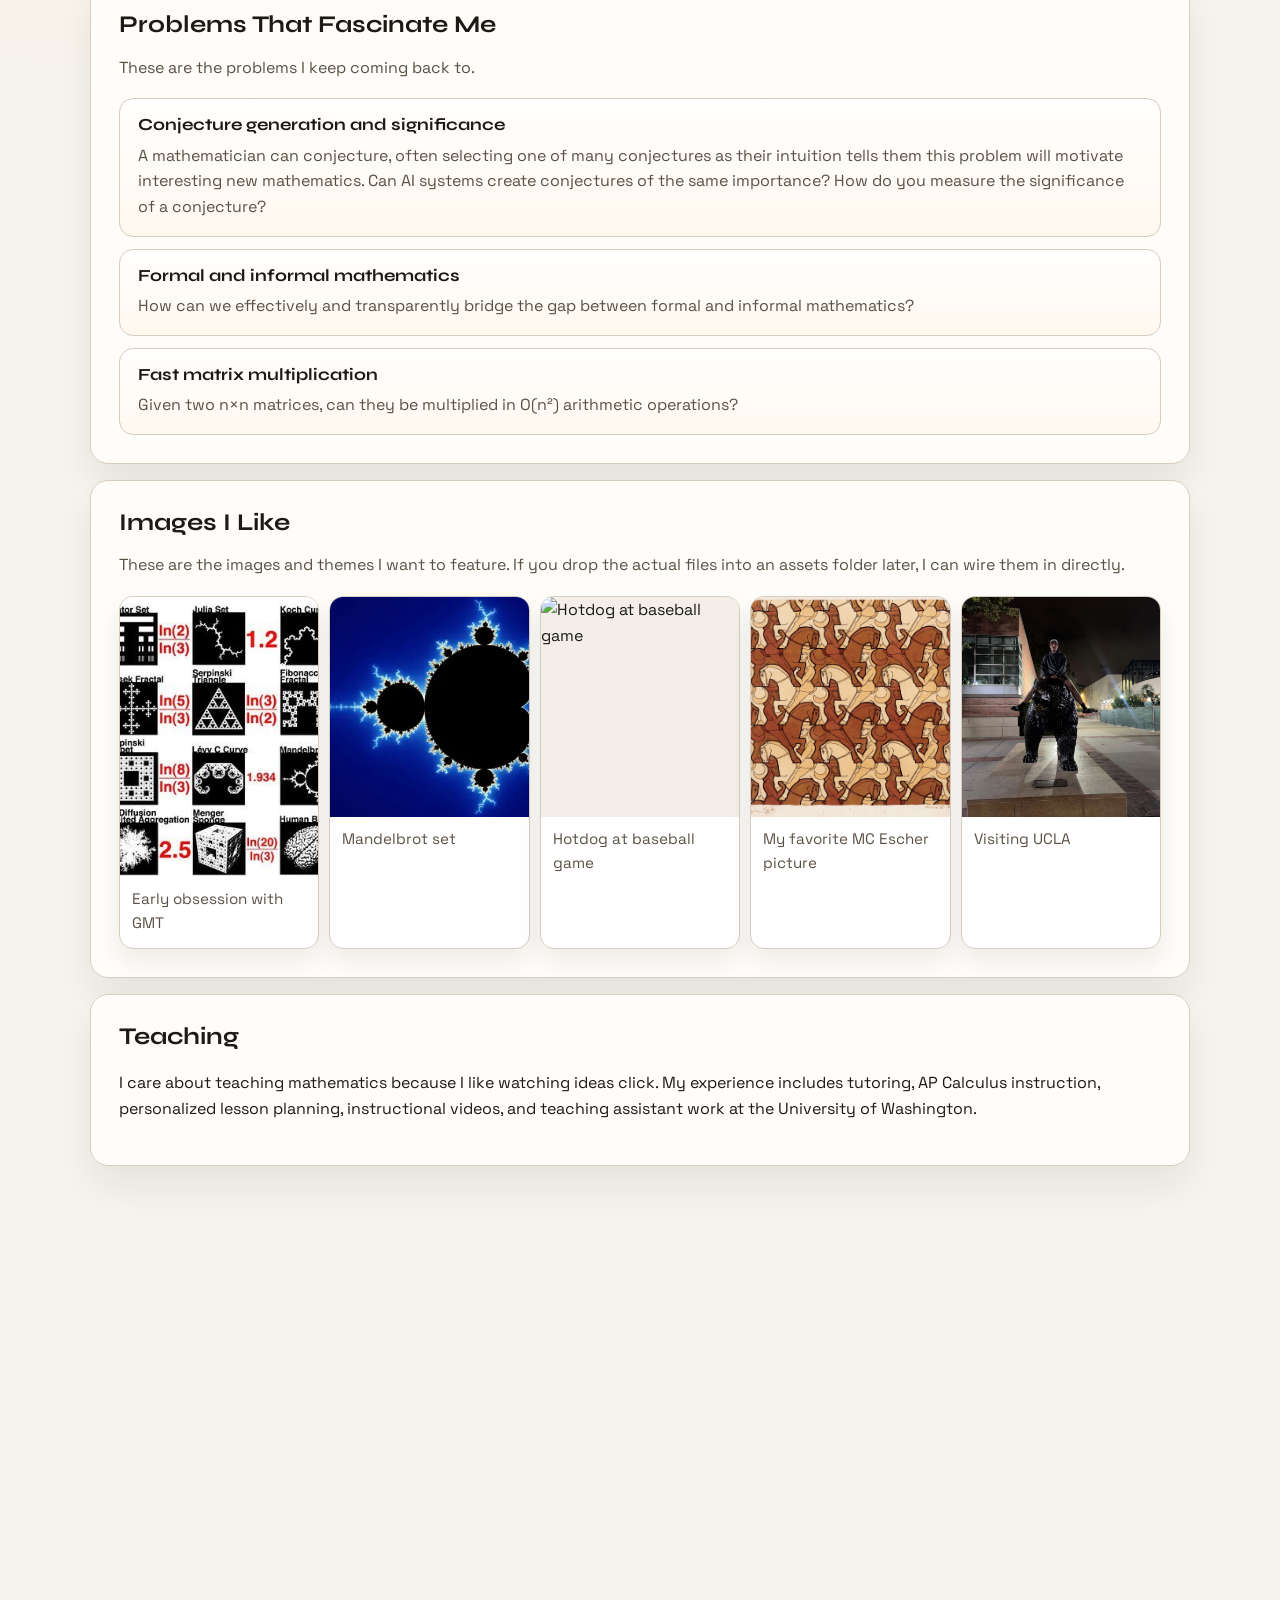
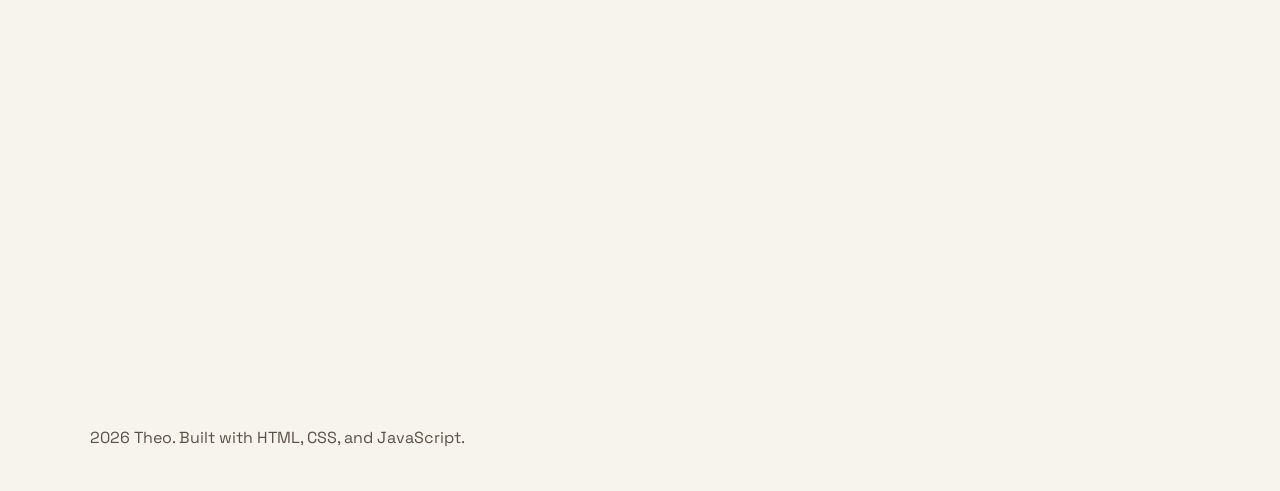
==== commit fe9905fa: "Replace taekwondo photo with baseball hotdog" ====
--- a/index.html
+++ b/index.html
@@ -159,8 +159,8 @@
             <figcaption>Mandelbrot set</figcaption>
           </figure>
           <figure class="image-card">
-            <img src="assets/images/Second%20Dan.png" alt="Taekwondo photo" />
-            <figcaption>Taekwondo photo</figcaption>
+            <img src="assets/images/hotdog%20at%20baseball%20game.jpg" alt="Hotdog at baseball game" />
+            <figcaption>Hotdog at baseball game</figcaption>
           </figure>
           <figure class="image-card">
             <img src="assets/images/mc%20escher.jpg" alt="My favorite MC Escher picture" />
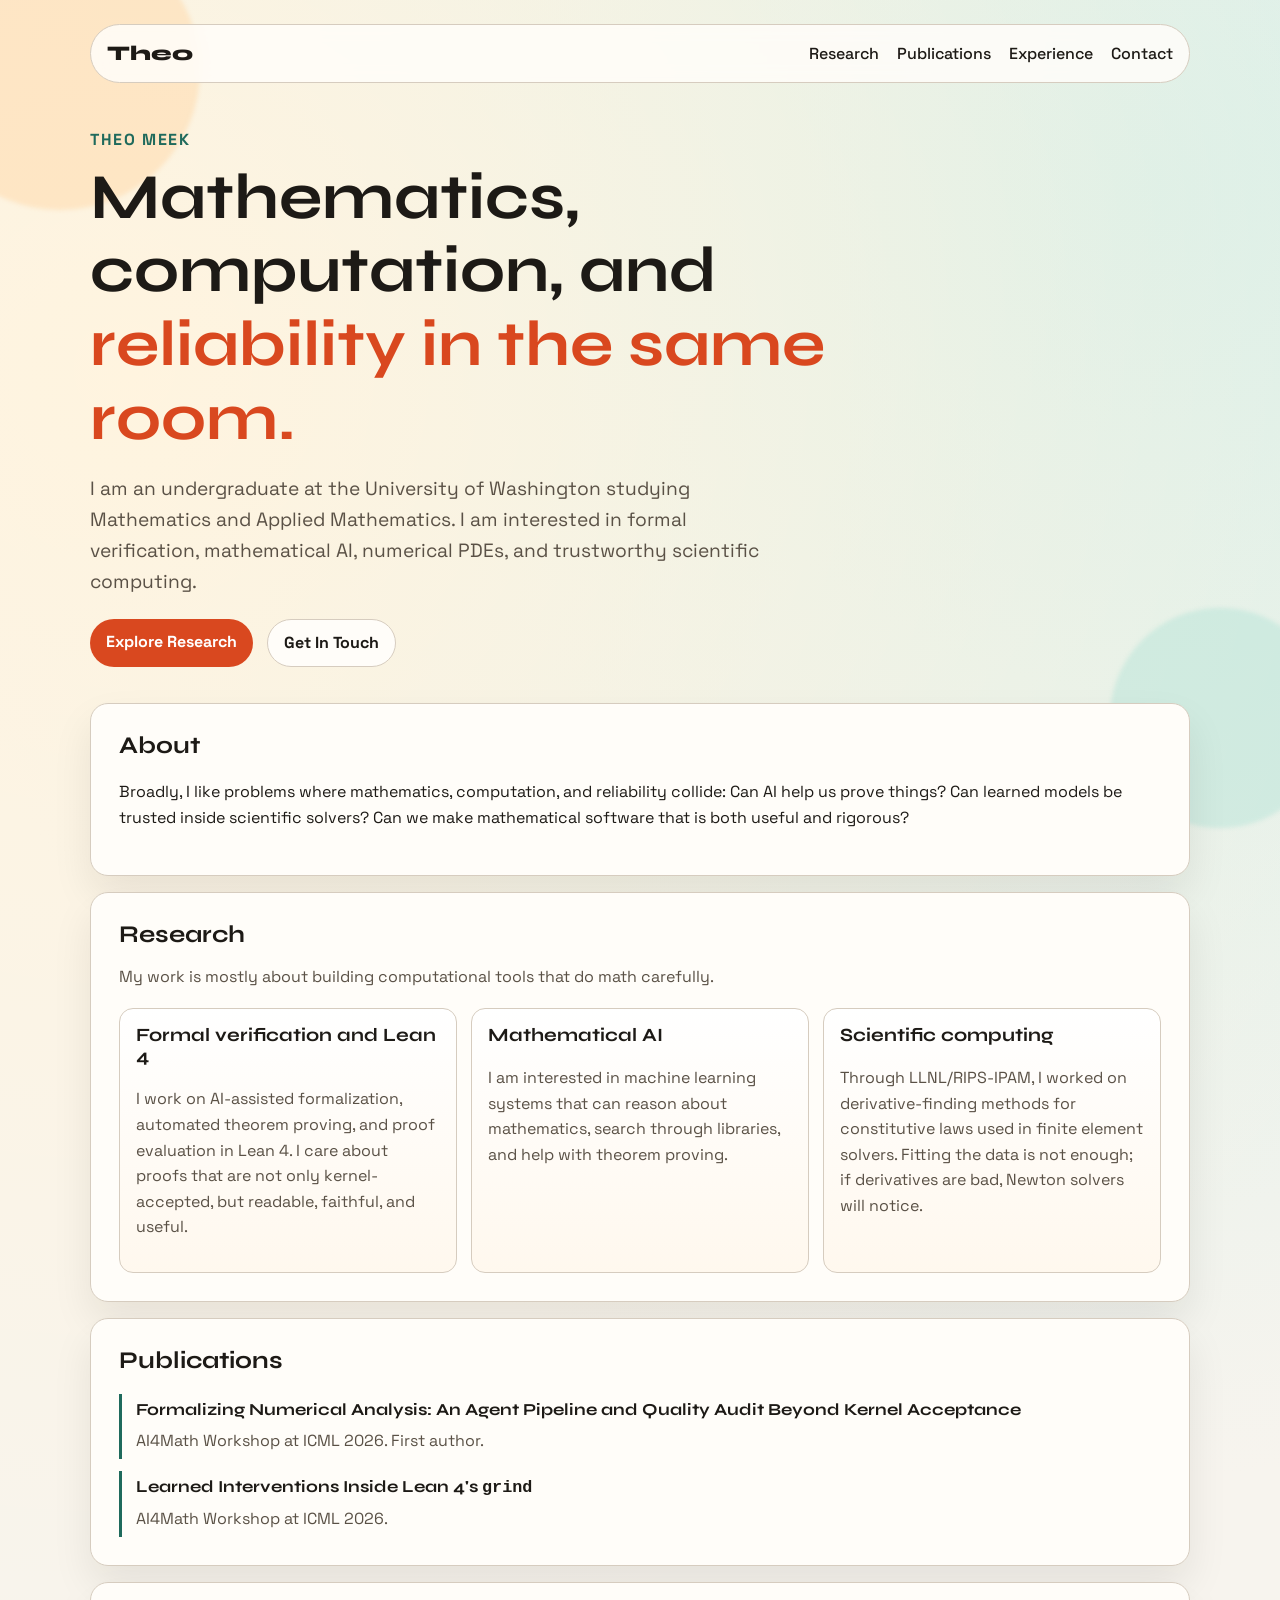
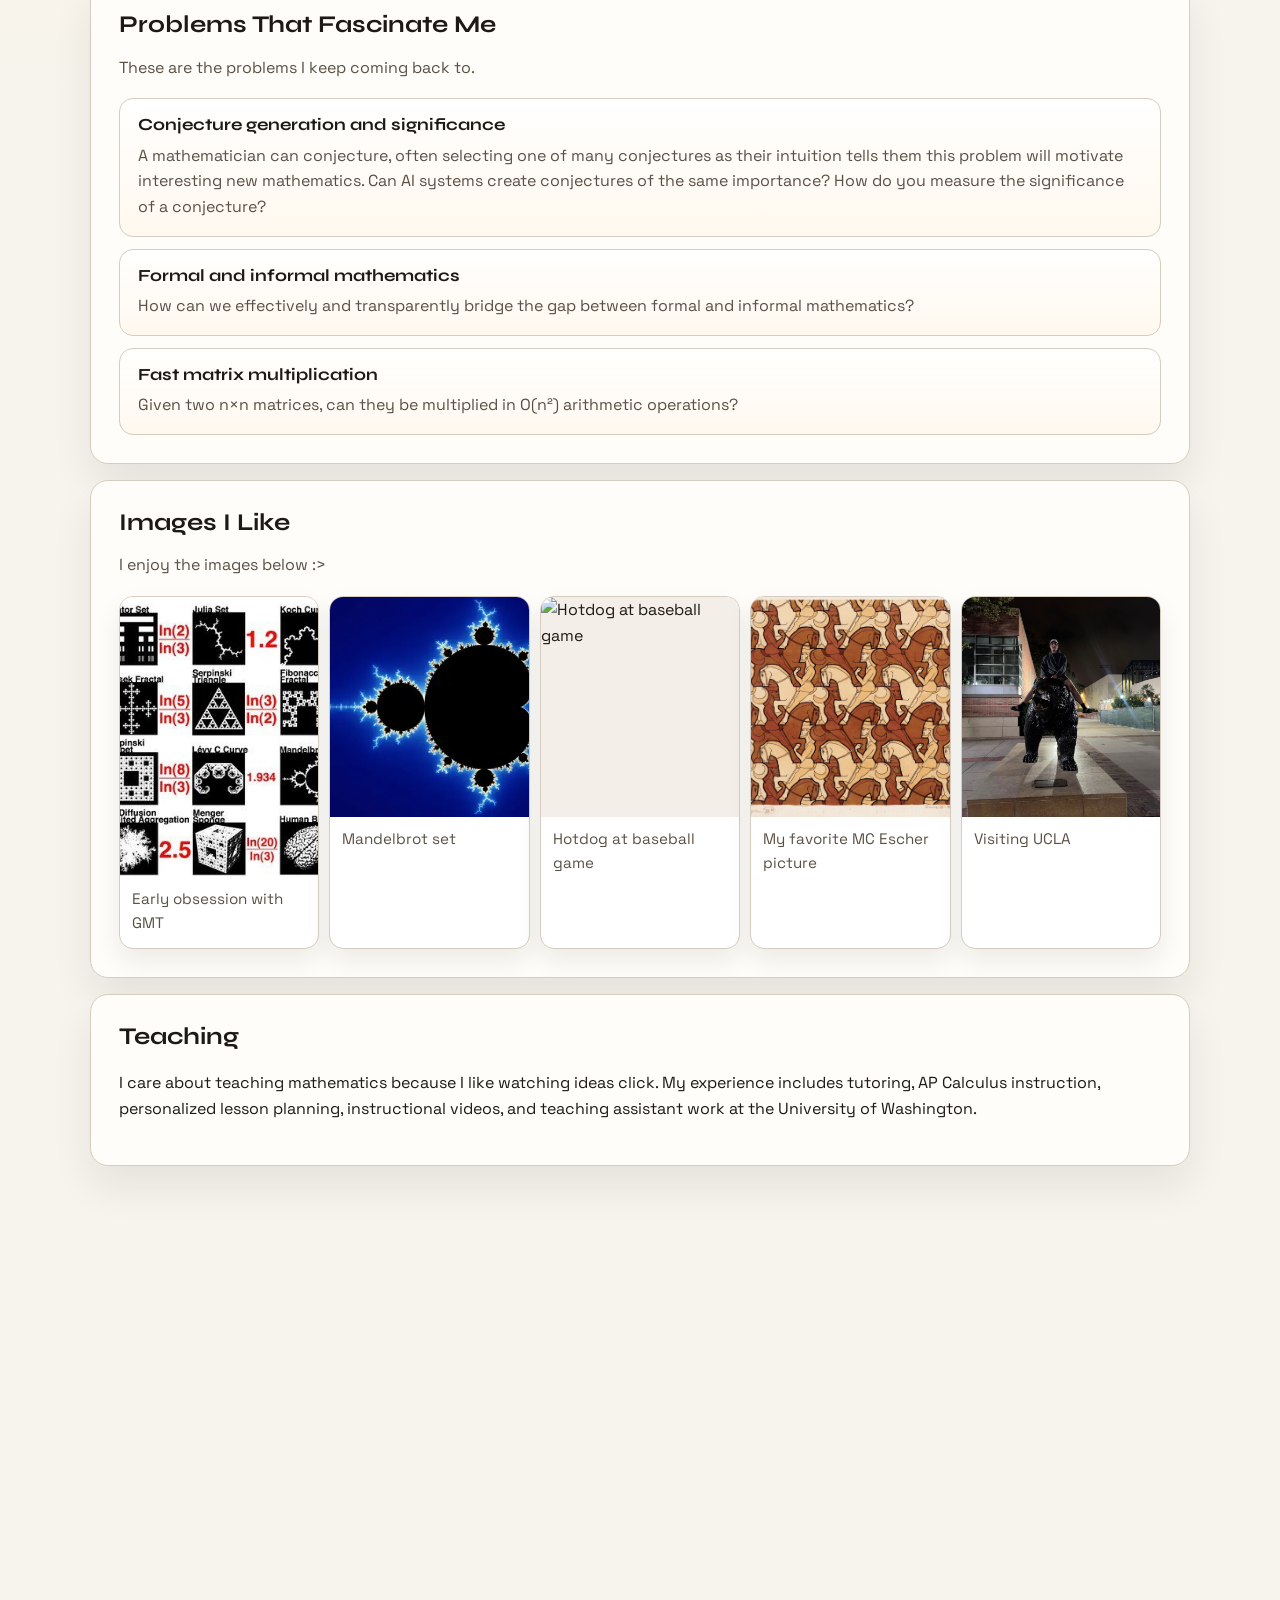
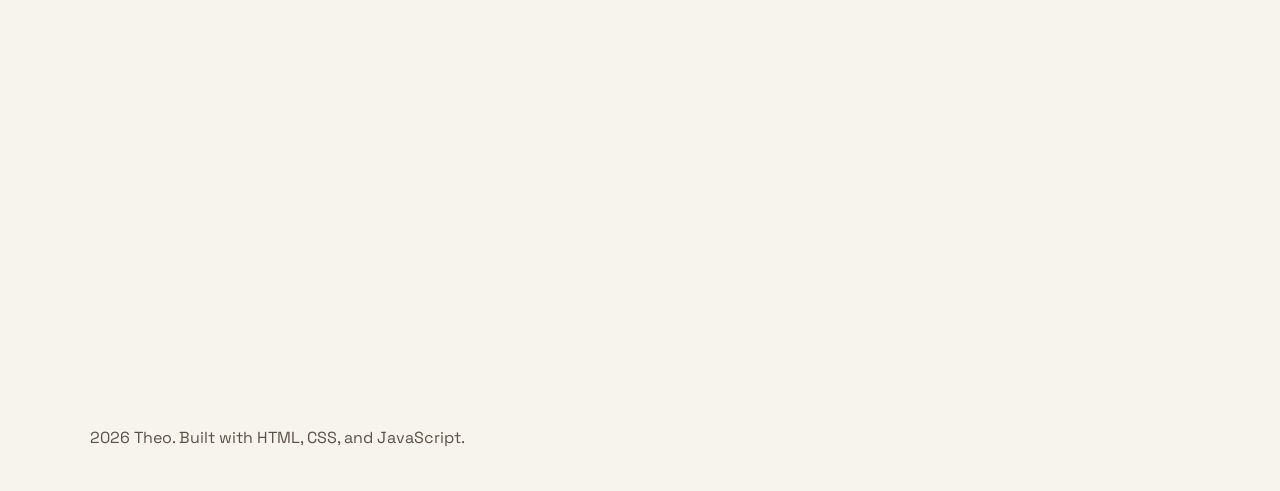
==== commit a721fe93: "ugh" ====
--- a/index.html
+++ b/index.html
@@ -146,8 +146,7 @@
       <section id="images" class="panel reveal">
         <h2>Images I Like</h2>
         <p class="section-intro">
-          These are the images and themes I want to feature. If you drop the
-          actual files into an assets folder later, I can wire them in directly.
+          I enjoy the images below :>
         </p>
         <div class="image-grid">
           <figure class="image-card image-card--poster">
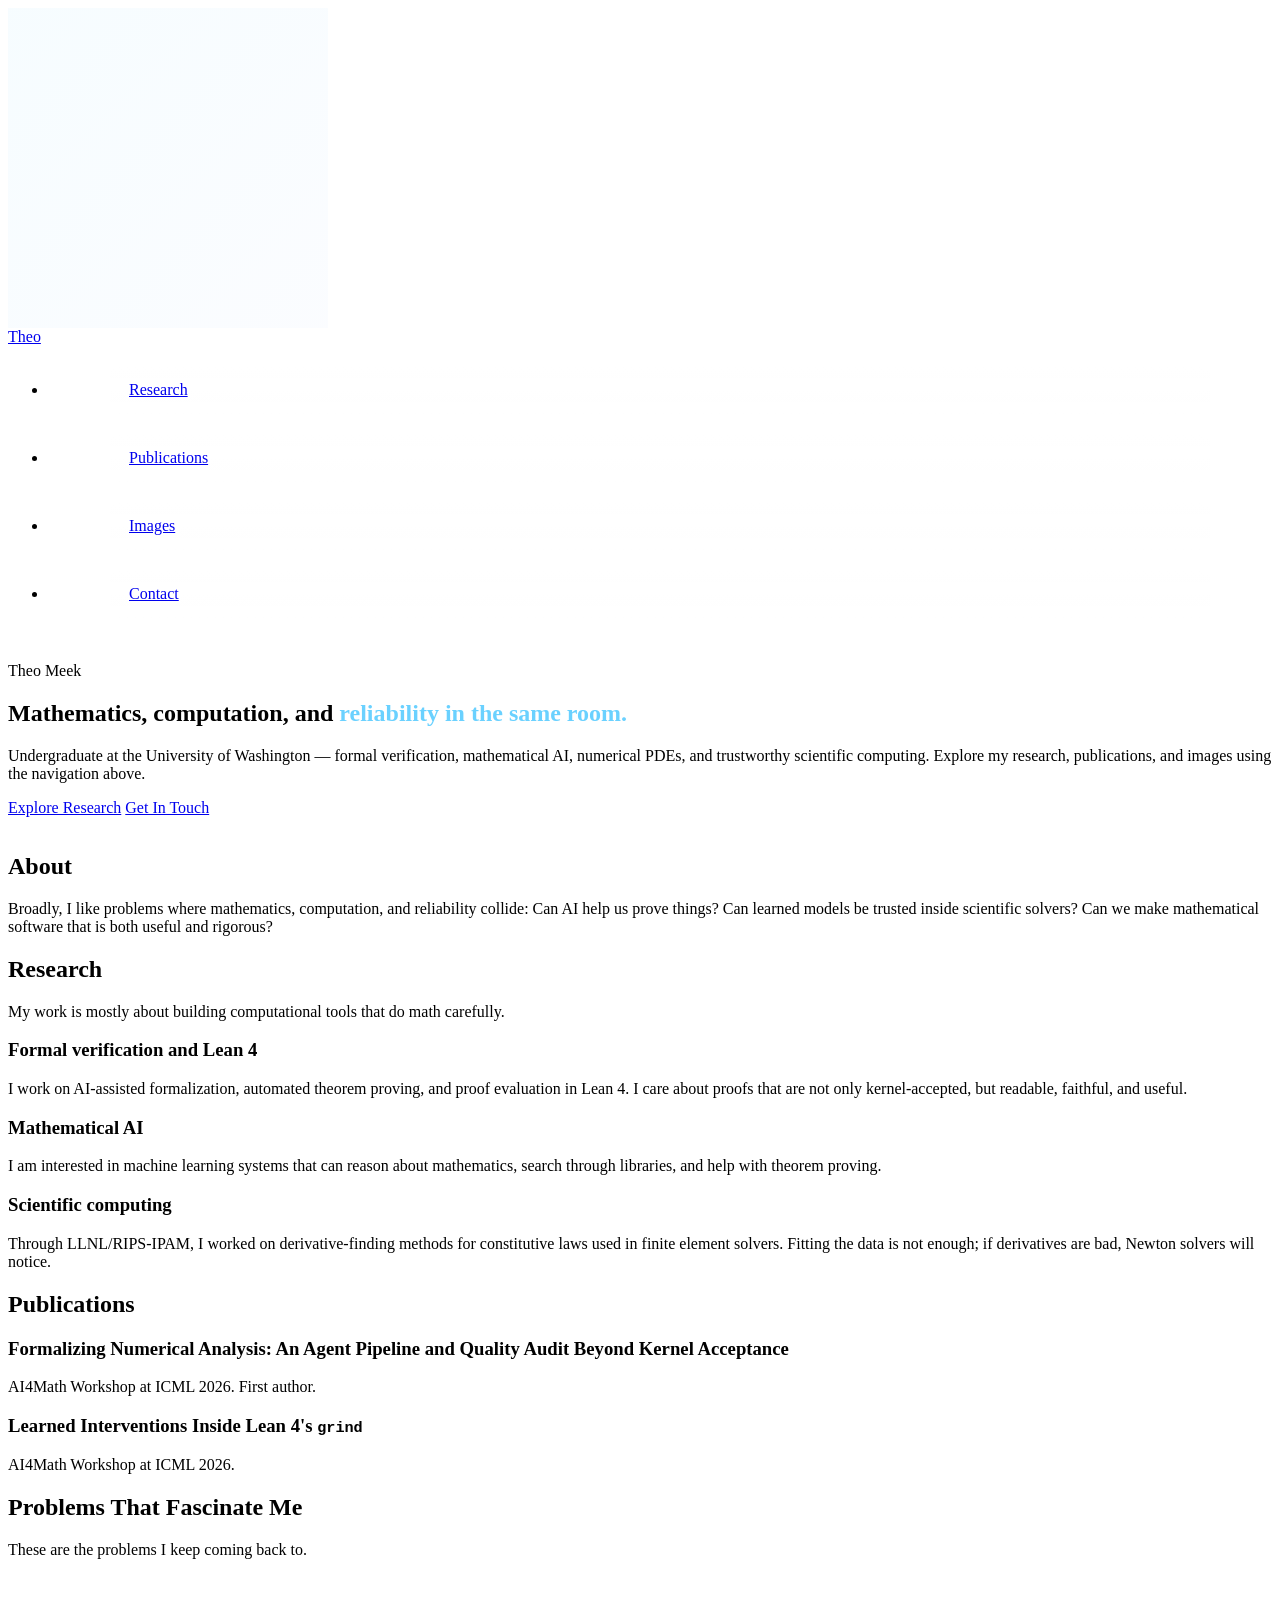
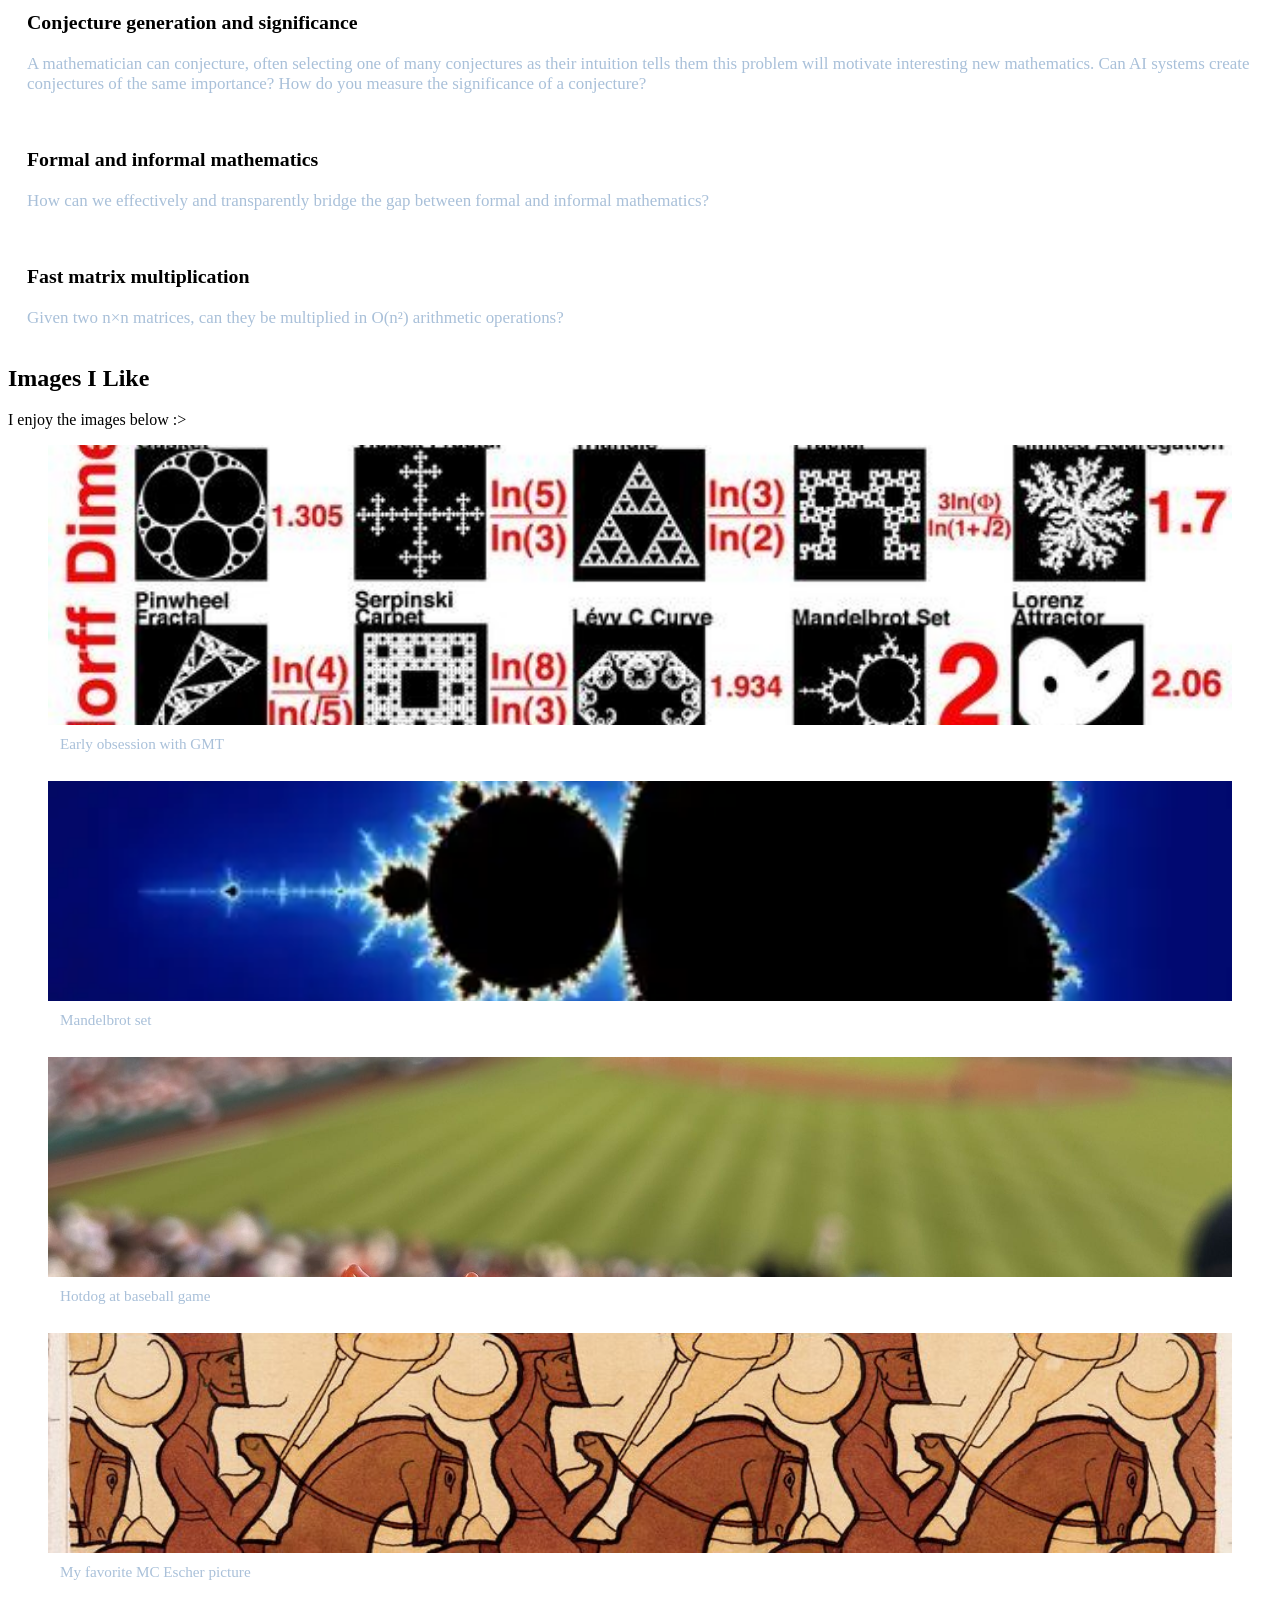
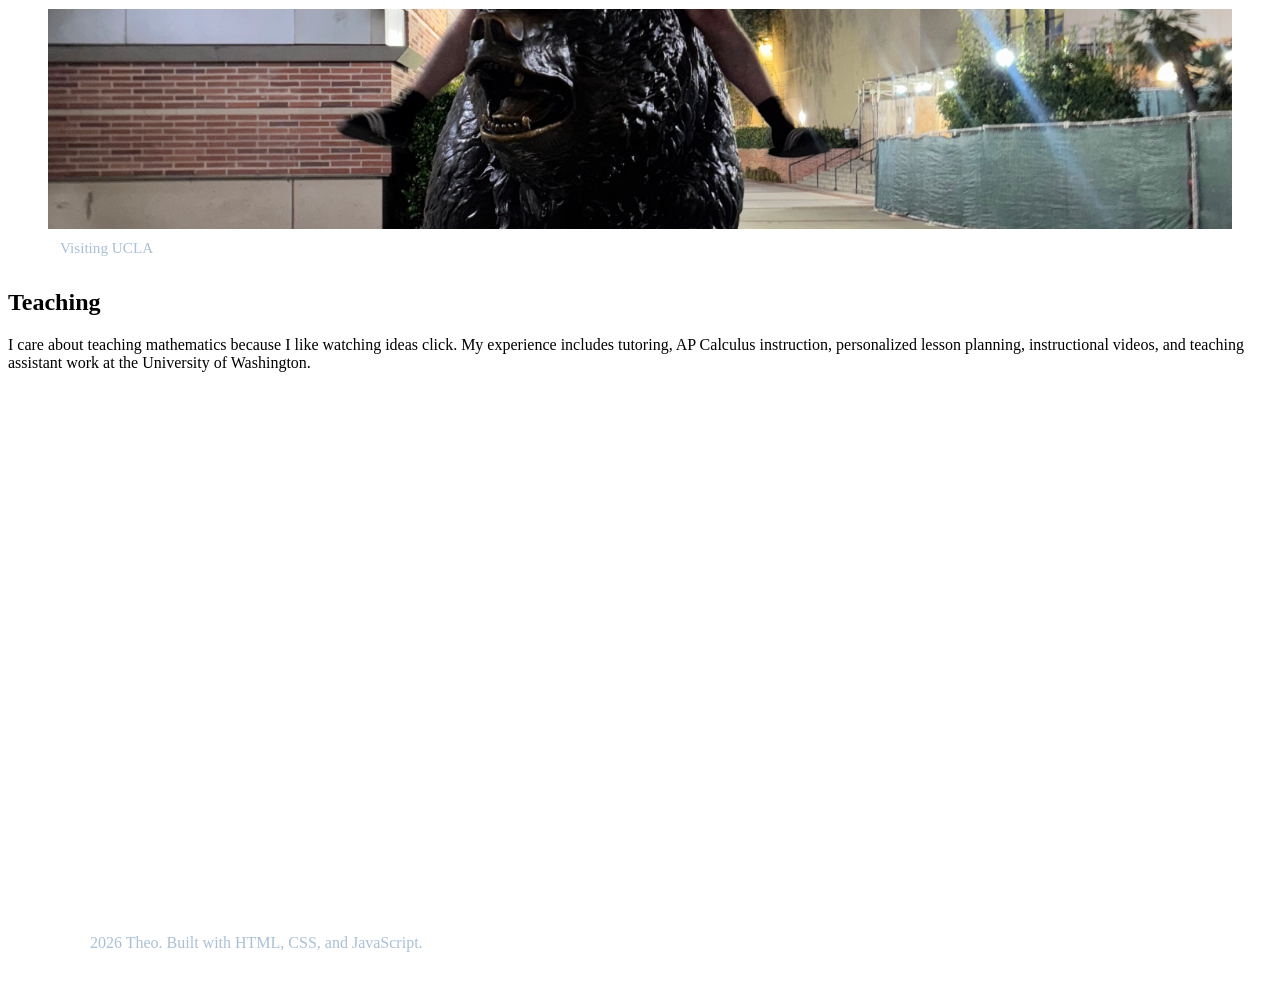
==== commit 381eea45: "Split site into pages + dark navy theme" ====
--- a/index.html
+++ b/index.html
@@ -21,13 +21,13 @@
     <div class="bg-shape bg-shape-2" aria-hidden="true"></div>
 
     <header class="site-header">
-      <a class="logo" href="#home">Theo</a>
+      <a class="logo" href="index.html">Theo</a>
       <nav>
         <ul class="nav-list">
-          <li><a href="#research">Research</a></li>
-          <li><a href="#publications">Publications</a></li>
-          <li><a href="#experience">Experience</a></li>
-          <li><a href="#contact">Contact</a></li>
+          <li><a href="research.html">Research</a></li>
+          <li><a href="publications.html">Publications</a></li>
+          <li><a href="images.html">Images</a></li>
+          <li><a href="contact.html">Contact</a></li>
         </ul>
       </nav>
     </header>
@@ -40,14 +40,14 @@
           <span class="accent">reliability in the same room.</span>
         </h1>
         <p class="hero-copy">
-          I am an undergraduate at the University of Washington studying
-          Mathematics and Applied Mathematics. I am interested in formal
-          verification, mathematical AI, numerical PDEs, and trustworthy
-          scientific computing.
+          Undergraduate at the University of Washington — formal verification,
+          mathematical AI, numerical PDEs, and trustworthy scientific
+          computing. Explore my research, publications, and images using the
+          navigation above.
         </p>
         <div class="hero-actions">
-          <a class="btn btn-primary" href="#research">Explore Research</a>
-          <a class="btn btn-ghost" href="#contact">Get In Touch</a>
+          <a class="btn btn-primary" href="research.html">Explore Research</a>
+          <a class="btn btn-ghost" href="contact.html">Get In Touch</a>
         </div>
       </section>
 
--- a/styles.css
+++ b/styles.css
@@ -14,16 +14,16 @@
 }
 
 html,
-body {
-  margin: 0;
-  padding: 0;
-}
-
-body {
-  font-family: "Space Grotesk", sans-serif;
-  background: radial-gradient(circle at 10% 10%, #fff4df 0%, transparent 40%),
-    radial-gradient(circle at 90% 5%, #d6efe9 0%, transparent 35%),
-    var(--bg);
+  :root {
+    --bg: #061026; /* deep navy */
+    --bg-elevated: rgba(10,18,30,0.6);
+    --text: #e6f0fb;
+    --muted: #a9c0d9;
+    --accent: #6ad1ff; /* light cyan */
+    --accent-2: #7aa9ff; /* soft blue */
+    --border: rgba(255,255,255,0.06);
+    --shadow: 0 18px 40px rgba(2,6,20,0.6);
+  }
   color: var(--text);
   min-height: 100vh;
   line-height: 1.6;
@@ -33,15 +33,15 @@
   position: fixed;
   z-index: -1;
   filter: blur(2px);
-  opacity: 0.5;
-  border-radius: 50%;
-}
-
-.bg-shape-1 {
-  width: 280px;
-  height: 280px;
-  background: #ffd8a8;
-  top: -70px;
+  body {
+    font-family: "Space Grotesk", sans-serif;
+    background: radial-gradient(circle at 10% 10%, rgba(13,28,46,0.35) 0%, transparent 30%),
+      radial-gradient(circle at 85% 10%, rgba(22,34,56,0.22) 0%, transparent 35%),
+      var(--bg);
+    color: var(--text);
+    min-height: 100vh;
+    line-height: 1.6;
+  }
   left: -80px;
 }
 
@@ -50,12 +50,12 @@
   height: 220px;
   background: #b7e4d8;
   bottom: 8%;
-  right: -50px;
-}
-
-.site-header {
-  width: min(1100px, 92%);
-  margin: 24px auto;
+    width: 320px;
+    height: 320px;
+    background: linear-gradient(135deg, rgba(106,209,255,0.06), rgba(122,169,255,0.03));
+    top: -90px;
+    left: -90px;
+  }
   padding: 12px 16px;
   border: 1px solid var(--border);
   border-radius: 999px;
@@ -64,12 +64,12 @@
   align-items: center;
   background: rgba(255, 253, 249, 0.85);
   backdrop-filter: blur(8px);
-}
-
-.logo {
-  text-decoration: none;
-  color: var(--text);
-  font-family: "Syne", sans-serif;
+    width: 260px;
+    height: 260px;
+    background: linear-gradient(135deg, rgba(122,169,255,0.04), rgba(10,18,30,0.02));
+    bottom: 6%;
+    right: -60px;
+  }
   font-size: 1.3rem;
   font-weight: 800;
 }
@@ -83,17 +83,17 @@
 }
 
 .nav-list a {
-  color: var(--text);
-  text-decoration: none;
-  font-weight: 500;
-}
-
-main {
-  width: min(1100px, 92%);
-  margin: 18px auto 48px;
-}
-
-.hero {
+    width: min(1100px, 92%);
+    margin: 20px auto;
+    padding: 14px 18px;
+    border: 1px solid var(--border);
+    border-radius: 12px;
+    display: flex;
+    justify-content: space-between;
+    align-items: center;
+    background: linear-gradient(180deg, rgba(255,255,255,0.02), rgba(255,255,255,0.01));
+    backdrop-filter: blur(6px) saturate(120%);
+  }
   margin: 44px 0 36px;
 }
 
@@ -102,28 +102,34 @@
   letter-spacing: 0.1em;
   color: var(--accent-2);
   font-weight: 700;
-  margin-bottom: 8px;
-}
-
-h1,
-h2,
-h3 {
+    text-decoration: none;
+    color: var(--text);
+    font-family: "Syne", sans-serif;
+    font-size: 1.2rem;
+    font-weight: 800;
+  }
   font-family: "Syne", sans-serif;
   line-height: 1.15;
   margin-top: 0;
 }
 
 h1 {
-  font-size: clamp(2rem, 6vw, 4rem);
-  max-width: 780px;
-  margin-bottom: 16px;
-}
+    color: var(--muted);
+    text-decoration: none;
+    font-weight: 600;
+  }
+
+  .nav-list a.active,
+  .nav-list a:hover {
+    color: var(--accent);
+  }
 
 .accent {
   color: var(--accent);
 }
-
-.hero-copy {
+  .hero {
+    margin: 44px 0 36px;
+  }
   max-width: 680px;
   color: var(--muted);
   font-size: clamp(1rem, 2.3vw, 1.2rem);
@@ -132,56 +138,61 @@
 .hero-actions {
   display: flex;
   flex-wrap: wrap;
-  gap: 14px;
-  margin-top: 22px;
-}
-
-.btn {
-  padding: 10px 16px;
+    text-transform: uppercase;
+    letter-spacing: 0.12em;
+    color: var(--accent-2);
+    font-weight: 700;
+    margin-bottom: 8px;
+  }
   border-radius: 999px;
   text-decoration: none;
   font-weight: 700;
 }
 
 .btn-primary {
-  background: var(--accent);
-  color: #fff;
-}
-
+  h1 {
+    font-size: clamp(2rem, 6vw, 4rem);
+    max-width: 780px;
+    margin-bottom: 16px;
+  }
 .btn-ghost {
   border: 1px solid var(--border);
   color: var(--text);
   background: var(--bg-elevated);
-}
-
+  .accent {
+    color: var(--accent);
+  }
 .panel {
   background: var(--bg-elevated);
   border: 1px solid var(--border);
   border-radius: 18px;
   padding: 28px;
   margin: 16px 0;
-  box-shadow: var(--shadow);
-}
-
-.section-intro {
+  .hero-copy {
+    max-width: 680px;
+    color: var(--muted);
+    font-size: clamp(1rem, 2.3vw, 1.2rem);
+  }
   color: var(--muted);
   margin-top: -4px;
   margin-bottom: 18px;
 }
 
-.cards {
-  display: grid;
-  gap: 14px;
+  .btn-primary {
+    background: linear-gradient(90deg, var(--accent), var(--accent-2));
+    color: #021021;
+  }
   grid-template-columns: repeat(auto-fit, minmax(220px, 1fr));
 }
 
 .card {
   border: 1px solid var(--border);
   border-radius: 14px;
-  padding: 16px;
-  background: #fff;
-}
-
+  .btn-ghost {
+    border: 1px solid rgba(255,255,255,0.06);
+    color: var(--muted);
+    background: transparent;
+  }
 .card p {
   color: var(--muted);
 }
@@ -191,13 +202,14 @@
   text-decoration: none;
   font-weight: 700;
 }
-
-.research-cards .card {
-  background: linear-gradient(180deg, #fff 0%, #fff8ee 100%);
-}
-
-.publication-list {
-  display: grid;
+  .panel {
+    background: linear-gradient(180deg, rgba(255,255,255,0.02), rgba(255,255,255,0.01));
+    border: 1px solid var(--border);
+    border-radius: 12px;
+    padding: 26px;
+    margin: 16px 0;
+    box-shadow: var(--shadow);
+  }
   gap: 12px;
 }
 
@@ -205,19 +217,21 @@
   border-left: 3px solid var(--accent-2);
   padding: 6px 0 6px 14px;
 }
-
-.publication-item h3 {
-  font-size: 1.05rem;
-  margin-bottom: 8px;
-}
+  .card {
+    border: 1px solid rgba(255,255,255,0.03);
+    border-radius: 12px;
+    padding: 14px;
+    background: linear-gradient(180deg, rgba(255,255,255,0.02), rgba(255,255,255,0.01));
+  }
 
 .publication-item p {
   color: var(--muted);
   margin: 0;
 }
-
-.problem-list {
-  display: grid;
+  .publication-item {
+    border-left: 3px solid var(--accent-2);
+    padding: 6px 0 6px 14px;
+  }
   gap: 12px;
 }
 
@@ -225,11 +239,12 @@
   border: 1px solid var(--border);
   border-radius: 14px;
   padding: 16px 18px;
-  background: linear-gradient(180deg, rgba(255, 255, 255, 0.9), rgba(255, 248, 238, 0.95));
-}
-
-.problem-item h3 {
-  margin-bottom: 8px;
+  .problem-item {
+    border: 1px solid rgba(255,255,255,0.03);
+    border-radius: 12px;
+    padding: 14px 16px;
+    background: linear-gradient(180deg, rgba(255,255,255,0.02), rgba(255,255,255,0.01));
+  }
   font-size: 1.06rem;
 }
 
@@ -238,22 +253,24 @@
   color: var(--muted);
 }
 
-.question-list {
-  margin: 0;
-  padding-left: 20px;
-}
-
-.question-list li {
+  .image-card img {
+    display: block;
+    width: 100%;
+    height: 220px;
+    object-fit: cover;
+    background: #071026;
+  }
   margin-bottom: 10px;
 }
 
 .image-grid {
   display: grid;
   gap: 10px;
-  grid-template-columns: repeat(auto-fit, minmax(190px, 1fr));
-}
-
-.image-card {
+  .image-card--poster img {
+    height: 260px;
+    object-fit: cover;
+    object-position: center;
+  }
   margin: 0;
   border-radius: 14px;
   overflow: hidden;
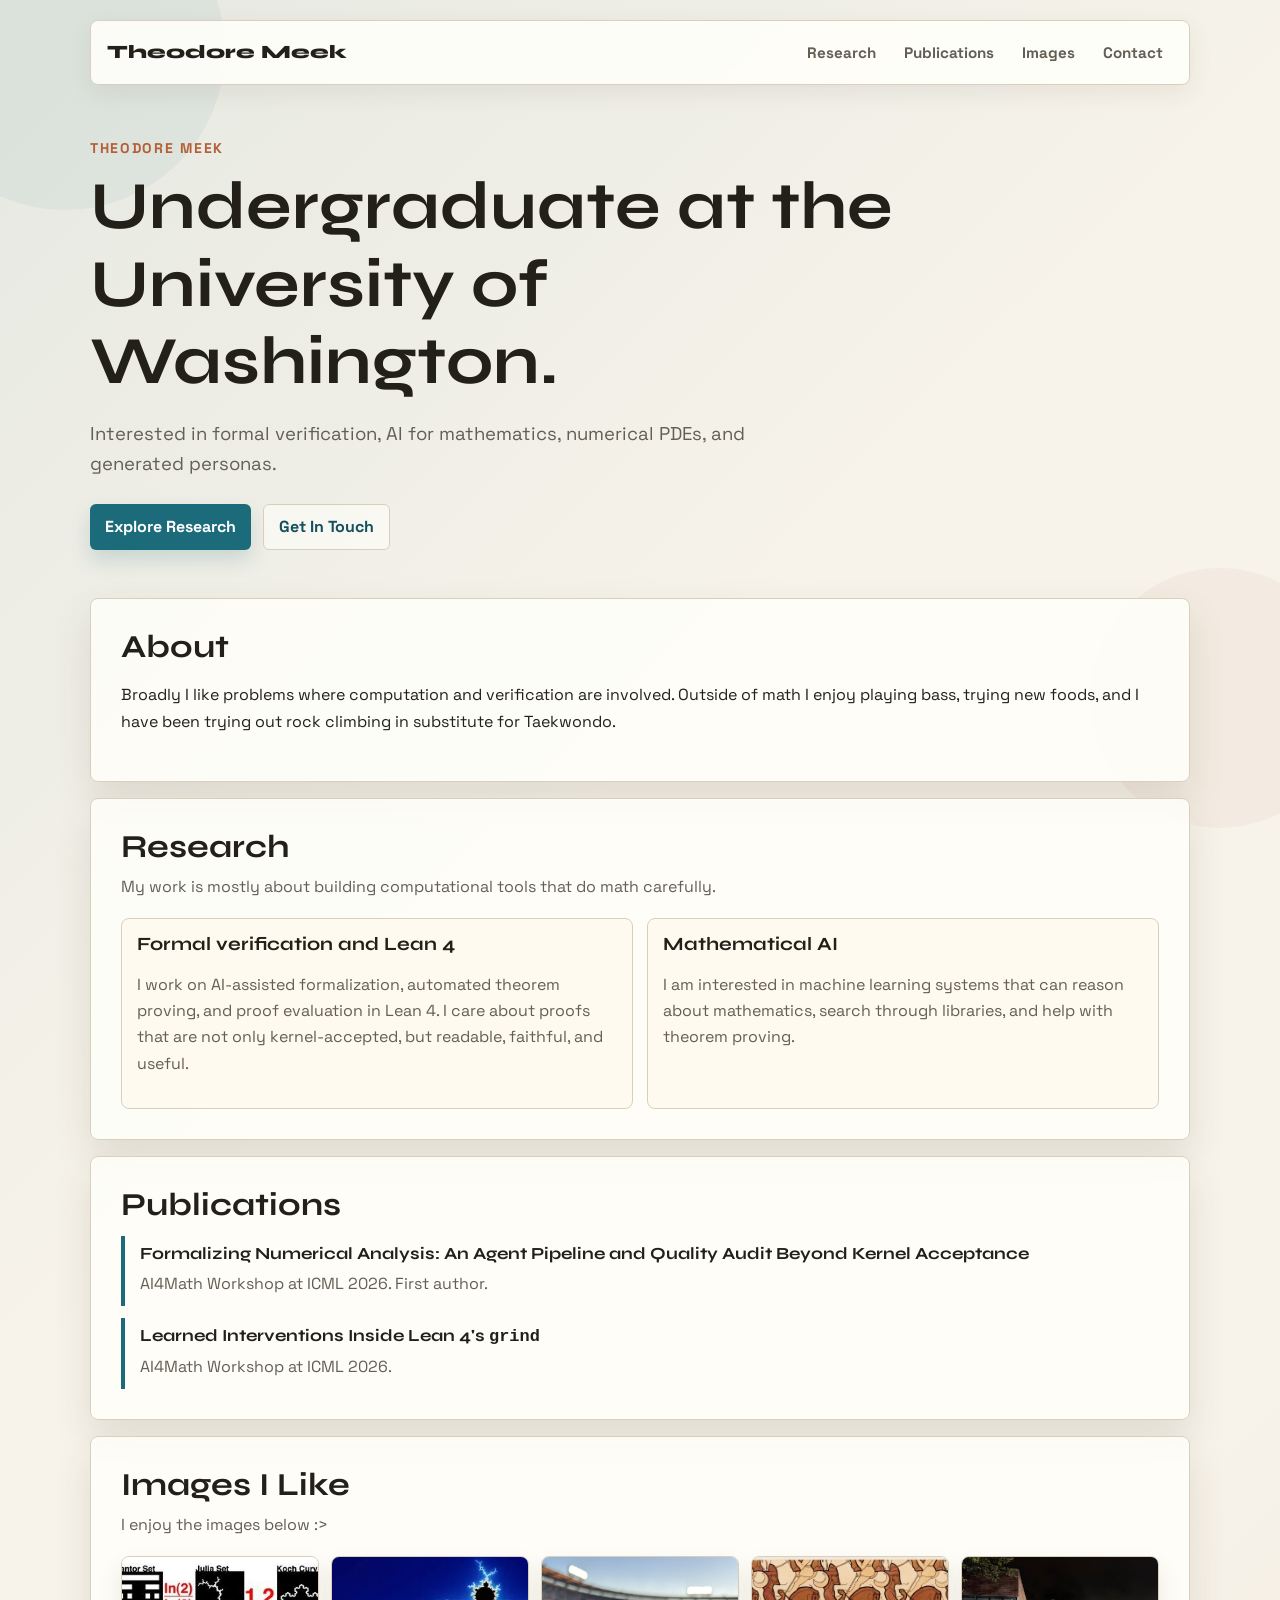
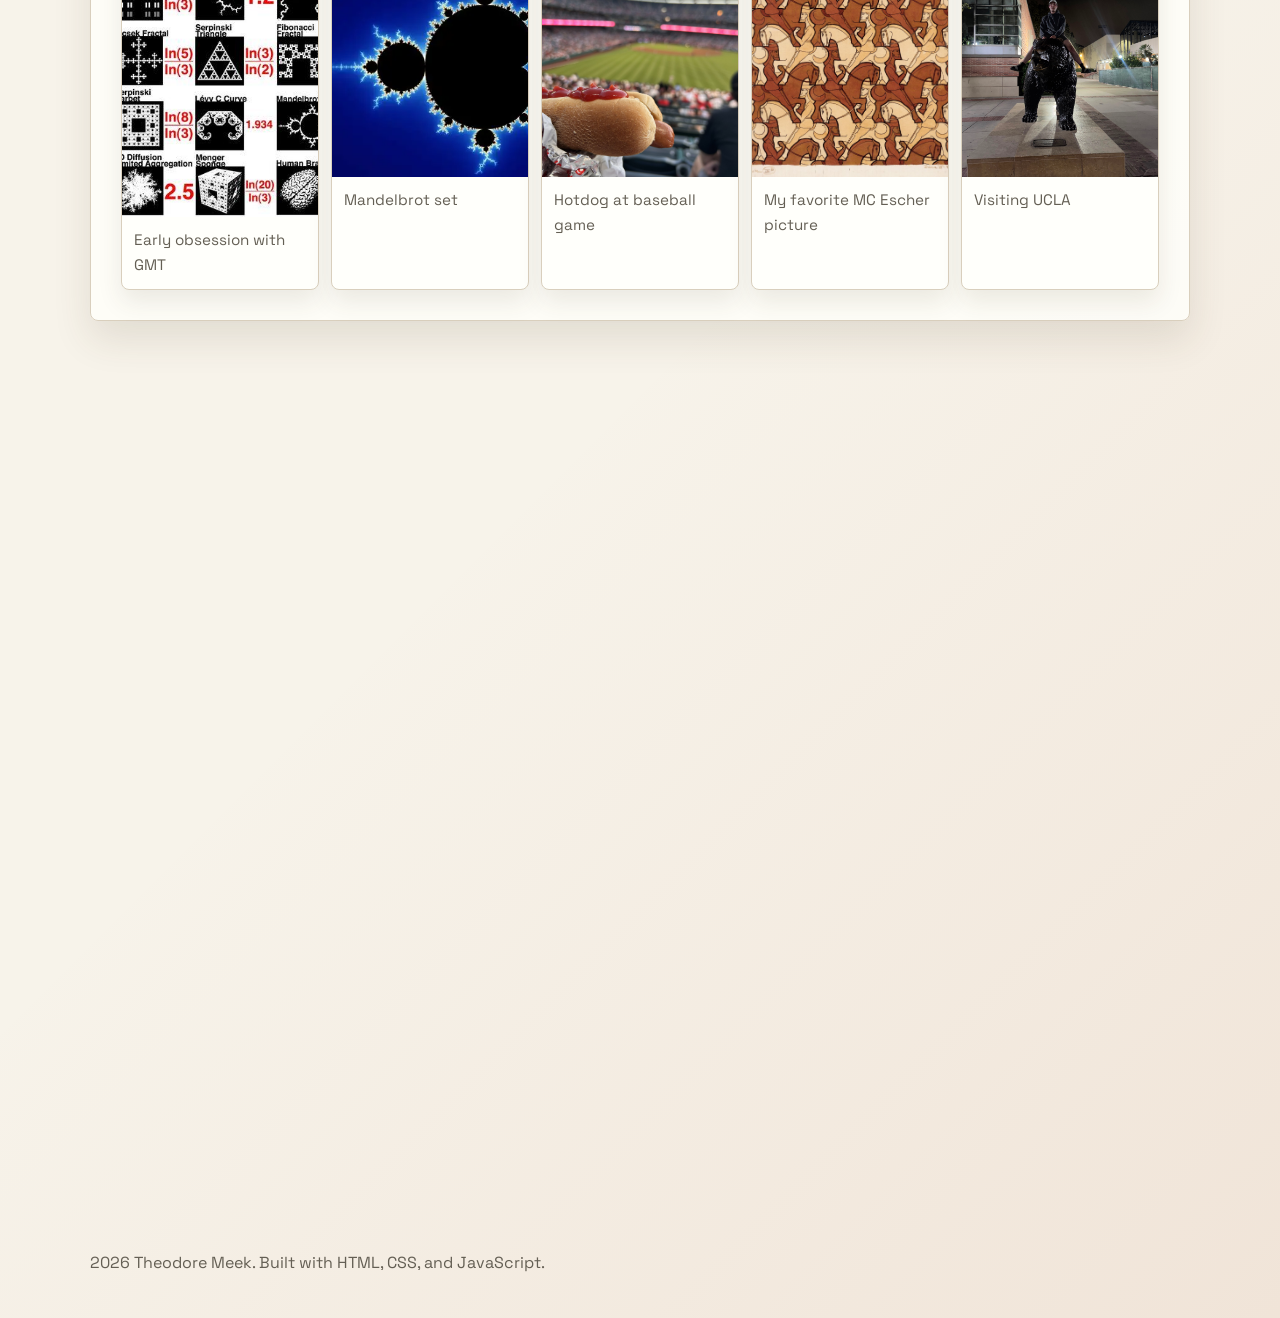
==== commit 24adc631: "Update personal site content and theme" ====
--- a/index.html
+++ b/index.html
@@ -3,10 +3,10 @@
   <head>
     <meta charset="UTF-8" />
     <meta name="viewport" content="width=device-width, initial-scale=1.0" />
-    <title>Theo Meek | Mathematics and Applied Mathematics</title>
+    <title>Theodore Meek</title>
     <meta
       name="description"
-      content="Theo Meek's personal site: formal verification, mathematical AI, scientific computing, and trustworthy mathematical software."
+      content="Theodore Meek's personal site: formal verification, AI for mathematics, numerical PDEs, and generated personas."
     />
     <link rel="preconnect" href="https://fonts.googleapis.com" />
     <link rel="preconnect" href="https://fonts.gstatic.com" crossorigin />
@@ -21,7 +21,7 @@
     <div class="bg-shape bg-shape-2" aria-hidden="true"></div>
 
     <header class="site-header">
-      <a class="logo" href="index.html">Theo</a>
+      <a class="logo" href="index.html">Theodore Meek</a>
       <nav>
         <ul class="nav-list">
           <li><a href="research.html">Research</a></li>
@@ -34,16 +34,11 @@
 
     <main id="home">
       <section class="hero reveal">
-        <p class="eyebrow">Theo Meek</p>
-        <h1>
-          Mathematics, computation, and
-          <span class="accent">reliability in the same room.</span>
-        </h1>
+        <p class="eyebrow">Theodore Meek</p>
+        <h1>Undergraduate at the University of Washington.</h1>
         <p class="hero-copy">
-          Undergraduate at the University of Washington — formal verification,
-          mathematical AI, numerical PDEs, and trustworthy scientific
-          computing. Explore my research, publications, and images using the
-          navigation above.
+          Interested in formal verification, AI for mathematics, numerical
+          PDEs, and generated personas.
         </p>
         <div class="hero-actions">
           <a class="btn btn-primary" href="research.html">Explore Research</a>
@@ -54,10 +49,9 @@
       <section id="about" class="panel reveal">
         <h2>About</h2>
         <p>
-          Broadly, I like problems where mathematics, computation, and
-          reliability collide: Can AI help us prove things? Can learned models
-          be trusted inside scientific solvers? Can we make mathematical
-          software that is both useful and rigorous?
+          Broadly I like problems where computation and verification are
+          involved. Outside of math I enjoy playing bass, trying new foods, and
+          I have been trying out rock climbing in substitute for Taekwondo.
         </p>
       </section>
 
@@ -84,15 +78,6 @@
               proving.
             </p>
           </article>
-          <article class="card">
-            <h3>Scientific computing</h3>
-            <p>
-              Through LLNL/RIPS-IPAM, I worked on derivative-finding methods
-              for constitutive laws used in finite element solvers. Fitting the
-              data is not enough; if derivatives are bad, Newton solvers will
-              notice.
-            </p>
-          </article>
         </div>
       </section>
 
@@ -106,39 +91,6 @@
           <article class="publication-item">
             <h3>Learned Interventions Inside Lean 4's <code>grind</code></h3>
             <p>AI4Math Workshop at ICML 2026.</p>
-          </article>
-        </div>
-      </section>
-
-      <section id="problems" class="panel reveal">
-        <h2>Problems That Fascinate Me</h2>
-        <p class="section-intro">
-          These are the problems I keep coming back to.
-        </p>
-        <div class="problem-list">
-          <article class="problem-item">
-            <h3>Conjecture generation and significance</h3>
-            <p>
-              A mathematician can conjecture, often selecting one of many
-              conjectures as their intuition tells them this problem will
-              motivate interesting new mathematics. Can AI systems create
-              conjectures of the same importance? How do you measure the
-              significance of a conjecture?
-            </p>
-          </article>
-          <article class="problem-item">
-            <h3>Formal and informal mathematics</h3>
-            <p>
-              How can we effectively and transparently bridge the gap between
-              formal and informal mathematics?
-            </p>
-          </article>
-          <article class="problem-item">
-            <h3>Fast matrix multiplication</h3>
-            <p>
-              Given two n×n matrices, can they be multiplied in O(n²)
-              arithmetic operations?
-            </p>
           </article>
         </div>
       </section>
@@ -175,23 +127,14 @@
       <section id="teaching" class="panel reveal">
         <h2>Teaching</h2>
         <p>
-          I care about teaching mathematics because I like watching ideas click.
-          My experience includes tutoring, AP Calculus instruction,
-          personalized lesson planning, instructional videos, and teaching
-          assistant work at the University of Washington.
+          Personal Lesson Planning, instructional videos, and teaching
+          assistant at the University of Washington.
         </p>
       </section>
 
       <section id="experience" class="panel reveal">
         <h2>Selected Experience</h2>
         <div class="publication-list">
-          <article class="publication-item">
-            <h3>Lawrence Livermore National Laboratory / RIPS-IPAM</h3>
-            <p>
-              Derivative-finding methods for constitutive laws in finite
-              element solvers.
-            </p>
-          </article>
           <article class="publication-item">
             <h3>UW Math and AI Lab</h3>
             <p>
@@ -212,10 +155,11 @@
       <section id="awards" class="panel reveal">
         <h2>Awards and Service</h2>
         <p>
-          Selected honors and activities include the UCLA RIPS/IPAM Fellowship,
-          UW Math AI Lab Fellowship, Outstanding Lean Contributions Award, 2nd
-          place at the UW Lean Hackathon, and co-founding King County Keys, a
-          nonprofit providing free online music lessons to K-8 students.
+          Selected honors and activities include the UW Math AI Lab Fellowship,
+          Outstanding Lean Contributions Award, 2nd place at the UW Lean
+          Hackathon, and co-founding
+          <a href="https://www.kingcountykeys.org/" target="_blank" rel="noreferrer">King County Keys</a>,
+          a nonprofit providing free online music lessons to K-8 students.
         </p>
       </section>
 
@@ -224,14 +168,13 @@
         <ul class="contact-list">
           <li>Email: <a href="mailto:theomeek@hotmail.com">theomeek@hotmail.com</a></li>
           <li>GitHub: <a href="https://github.com/tdwag123" target="_blank" rel="noreferrer">github.com/tdwag123</a></li>
-          <li>CV: <a href="#">Add link</a></li>
-          <li>LinkedIn: <a href="#">Add link</a></li>
+          <li>LinkedIn: <a href="https://www.linkedin.com/in/theodore-meek-9a7b171b7/" target="_blank" rel="noreferrer">linkedin.com/in/theodore-meek-9a7b171b7</a></li>
         </ul>
       </section>
     </main>
 
     <footer class="site-footer">
-      <p><span id="year"></span> Theo. Built with HTML, CSS, and JavaScript.</p>
+      <p><span id="year"></span> Theodore Meek. Built with HTML, CSS, and JavaScript.</p>
     </footer>
 
     <script src="script.js"></script>
--- a/styles.css
+++ b/styles.css
@@ -1,12 +1,15 @@
 :root {
-  --bg: #f7f4ee;
-  --bg-elevated: #fffdf9;
-  --text: #1d1a16;
-  --muted: #5a5146;
-  --accent: #d9481f;
-  --accent-2: #1f6a5c;
-  --border: #d6ccbf;
-  --shadow: 0 20px 40px rgba(31, 20, 12, 0.08);
+  --bg: #f7f3ea;
+  --bg-soft: #fffaf0;
+  --surface: #fffffb;
+  --surface-muted: #f1eadc;
+  --text: #222018;
+  --muted: #645f54;
+  --accent: #1c6b7a;
+  --accent-strong: #164f5d;
+  --accent-warm: #b45f38;
+  --border: #d9cfbd;
+  --shadow: 0 18px 38px rgba(71, 54, 32, 0.12);
 }
 
 * {
@@ -14,269 +17,265 @@
 }
 
 html,
-  :root {
-    --bg: #061026; /* deep navy */
-    --bg-elevated: rgba(10,18,30,0.6);
-    --text: #e6f0fb;
-    --muted: #a9c0d9;
-    --accent: #6ad1ff; /* light cyan */
-    --accent-2: #7aa9ff; /* soft blue */
-    --border: rgba(255,255,255,0.06);
-    --shadow: 0 18px 40px rgba(2,6,20,0.6);
-  }
+body {
+  margin: 0;
+  padding: 0;
+}
+
+body {
+  min-height: 100vh;
+  background:
+    linear-gradient(135deg, rgba(28, 107, 122, 0.08), transparent 34%),
+    linear-gradient(315deg, rgba(180, 95, 56, 0.1), transparent 38%),
+    var(--bg);
   color: var(--text);
-  min-height: 100vh;
-  line-height: 1.6;
+  font-family: "Space Grotesk", "Segoe UI", system-ui, sans-serif;
+  line-height: 1.65;
 }
 
 .bg-shape {
   position: fixed;
   z-index: -1;
-  filter: blur(2px);
-  body {
-    font-family: "Space Grotesk", sans-serif;
-    background: radial-gradient(circle at 10% 10%, rgba(13,28,46,0.35) 0%, transparent 30%),
-      radial-gradient(circle at 85% 10%, rgba(22,34,56,0.22) 0%, transparent 35%),
-      var(--bg);
-    color: var(--text);
-    min-height: 100vh;
-    line-height: 1.6;
-  }
-  left: -80px;
+  border-radius: 50%;
+  opacity: 0.35;
+  pointer-events: none;
+}
+
+.bg-shape-1 {
+  width: 320px;
+  height: 320px;
+  background: rgba(28, 107, 122, 0.16);
+  top: -110px;
+  left: -95px;
 }
 
 .bg-shape-2 {
-  width: 220px;
-  height: 220px;
-  background: #b7e4d8;
+  width: 260px;
+  height: 260px;
+  background: rgba(180, 95, 56, 0.14);
+  right: -70px;
   bottom: 8%;
-    width: 320px;
-    height: 320px;
-    background: linear-gradient(135deg, rgba(106,209,255,0.06), rgba(122,169,255,0.03));
-    top: -90px;
-    left: -90px;
-  }
+}
+
+.site-header {
+  width: min(1100px, 92%);
+  margin: 20px auto;
   padding: 12px 16px;
-  border: 1px solid var(--border);
-  border-radius: 999px;
   display: flex;
+  align-items: center;
   justify-content: space-between;
-  align-items: center;
-  background: rgba(255, 253, 249, 0.85);
-  backdrop-filter: blur(8px);
-    width: 260px;
-    height: 260px;
-    background: linear-gradient(135deg, rgba(122,169,255,0.04), rgba(10,18,30,0.02));
-    bottom: 6%;
-    right: -60px;
-  }
-  font-size: 1.3rem;
+  gap: 18px;
+  border: 1px solid var(--border);
+  border-radius: 8px;
+  background: rgba(255, 255, 251, 0.88);
+  box-shadow: 0 8px 24px rgba(71, 54, 32, 0.08);
+  backdrop-filter: blur(10px);
+}
+
+.logo {
+  color: var(--text);
+  font-family: "Syne", "Segoe UI", system-ui, sans-serif;
+  font-size: 1.18rem;
   font-weight: 800;
+  text-decoration: none;
 }
 
 .nav-list {
   display: flex;
+  align-items: center;
+  gap: 8px;
+  margin: 0;
+  padding: 0;
   list-style: none;
-  gap: 18px;
-  margin: 0;
-  padding: 0;
 }
 
 .nav-list a {
-    width: min(1100px, 92%);
-    margin: 20px auto;
-    padding: 14px 18px;
-    border: 1px solid var(--border);
-    border-radius: 12px;
-    display: flex;
-    justify-content: space-between;
-    align-items: center;
-    background: linear-gradient(180deg, rgba(255,255,255,0.02), rgba(255,255,255,0.01));
-    backdrop-filter: blur(6px) saturate(120%);
-  }
-  margin: 44px 0 36px;
+  display: block;
+  padding: 7px 10px;
+  border-radius: 6px;
+  color: var(--muted);
+  font-size: 0.95rem;
+  font-weight: 700;
+  text-decoration: none;
+}
+
+.nav-list a.active,
+.nav-list a:hover,
+.nav-list a:focus-visible {
+  background: var(--surface-muted);
+  color: var(--accent-strong);
+}
+
+main {
+  width: min(1100px, 92%);
+  margin: 18px auto 48px;
+}
+
+.hero {
+  margin: 52px 0 38px;
+  padding-bottom: 10px;
 }
 
 .eyebrow {
+  margin: 0 0 8px;
+  color: var(--accent-warm);
+  font-size: 0.88rem;
+  font-weight: 800;
+  letter-spacing: 0.12em;
   text-transform: uppercase;
-  letter-spacing: 0.1em;
-  color: var(--accent-2);
-  font-weight: 700;
-    text-decoration: none;
-    color: var(--text);
-    font-family: "Syne", sans-serif;
-    font-size: 1.2rem;
-    font-weight: 800;
-  }
-  font-family: "Syne", sans-serif;
+}
+
+h1,
+h2,
+h3 {
+  margin-top: 0;
+  font-family: "Syne", "Segoe UI", system-ui, sans-serif;
   line-height: 1.15;
-  margin-top: 0;
 }
 
 h1 {
-    color: var(--muted);
-    text-decoration: none;
-    font-weight: 600;
-  }
-
-  .nav-list a.active,
-  .nav-list a:hover {
-    color: var(--accent);
-  }
+  max-width: 850px;
+  margin-bottom: 16px;
+  font-size: 4.2rem;
+}
+
+h2 {
+  margin-bottom: 12px;
+  font-size: 2rem;
+}
+
+h3 {
+  margin-bottom: 8px;
+}
 
 .accent {
-  color: var(--accent);
-}
-  .hero {
-    margin: 44px 0 36px;
-  }
-  max-width: 680px;
-  color: var(--muted);
-  font-size: clamp(1rem, 2.3vw, 1.2rem);
+  color: var(--accent-strong);
+}
+
+.hero-copy {
+  max-width: 720px;
+  color: var(--muted);
+  font-size: 1.16rem;
 }
 
 .hero-actions {
   display: flex;
   flex-wrap: wrap;
-    text-transform: uppercase;
-    letter-spacing: 0.12em;
-    color: var(--accent-2);
-    font-weight: 700;
-    margin-bottom: 8px;
-  }
-  border-radius: 999px;
+  gap: 12px;
+  margin-top: 24px;
+}
+
+.btn {
+  display: inline-flex;
+  align-items: center;
+  min-height: 42px;
+  padding: 9px 15px;
+  border-radius: 6px;
+  font-weight: 800;
   text-decoration: none;
-  font-weight: 700;
 }
 
 .btn-primary {
-  h1 {
-    font-size: clamp(2rem, 6vw, 4rem);
-    max-width: 780px;
-    margin-bottom: 16px;
-  }
+  background: var(--accent);
+  color: #fff;
+  box-shadow: 0 10px 20px rgba(28, 107, 122, 0.18);
+}
+
+.btn-primary:hover,
+.btn-primary:focus-visible {
+  background: var(--accent-strong);
+}
+
 .btn-ghost {
   border: 1px solid var(--border);
-  color: var(--text);
-  background: var(--bg-elevated);
-  .accent {
-    color: var(--accent);
-  }
+  background: rgba(255, 255, 251, 0.55);
+  color: var(--accent-strong);
+}
+
 .panel {
-  background: var(--bg-elevated);
-  border: 1px solid var(--border);
-  border-radius: 18px;
-  padding: 28px;
   margin: 16px 0;
-  .hero-copy {
-    max-width: 680px;
-    color: var(--muted);
-    font-size: clamp(1rem, 2.3vw, 1.2rem);
-  }
-  color: var(--muted);
+  padding: clamp(20px, 3vw, 30px);
+  border: 1px solid var(--border);
+  border-radius: 8px;
+  background: rgba(255, 255, 251, 0.82);
+  box-shadow: var(--shadow);
+}
+
+.section-intro {
   margin-top: -4px;
   margin-bottom: 18px;
-}
-
-  .btn-primary {
-    background: linear-gradient(90deg, var(--accent), var(--accent-2));
-    color: #021021;
-  }
+  color: var(--muted);
+}
+
+.cards {
+  display: grid;
   grid-template-columns: repeat(auto-fit, minmax(220px, 1fr));
-}
-
-.card {
-  border: 1px solid var(--border);
-  border-radius: 14px;
-  .btn-ghost {
-    border: 1px solid rgba(255,255,255,0.06);
-    color: var(--muted);
-    background: transparent;
-  }
-.card p {
+  gap: 14px;
+}
+
+.card,
+.problem-item {
+  border: 1px solid var(--border);
+  border-radius: 8px;
+  background: var(--bg-soft);
+  padding: 15px;
+}
+
+.card p,
+.problem-item p,
+.publication-item p {
   color: var(--muted);
 }
 
 .card a {
-  color: var(--accent-2);
+  color: var(--accent-strong);
+  font-weight: 800;
   text-decoration: none;
-  font-weight: 700;
-}
-  .panel {
-    background: linear-gradient(180deg, rgba(255,255,255,0.02), rgba(255,255,255,0.01));
-    border: 1px solid var(--border);
-    border-radius: 12px;
-    padding: 26px;
-    margin: 16px 0;
-    box-shadow: var(--shadow);
-  }
+}
+
+.publication-list,
+.problem-list {
+  display: grid;
   gap: 12px;
 }
 
 .publication-item {
-  border-left: 3px solid var(--accent-2);
-  padding: 6px 0 6px 14px;
-}
-  .card {
-    border: 1px solid rgba(255,255,255,0.03);
-    border-radius: 12px;
-    padding: 14px;
-    background: linear-gradient(180deg, rgba(255,255,255,0.02), rgba(255,255,255,0.01));
-  }
-
-.publication-item p {
-  color: var(--muted);
-  margin: 0;
-}
-  .publication-item {
-    border-left: 3px solid var(--accent-2);
-    padding: 6px 0 6px 14px;
-  }
-  gap: 12px;
-}
-
-.problem-item {
-  border: 1px solid var(--border);
-  border-radius: 14px;
-  padding: 16px 18px;
-  .problem-item {
-    border: 1px solid rgba(255,255,255,0.03);
-    border-radius: 12px;
-    padding: 14px 16px;
-    background: linear-gradient(180deg, rgba(255,255,255,0.02), rgba(255,255,255,0.01));
-  }
+  padding: 8px 0 8px 15px;
+  border-left: 4px solid var(--accent);
+}
+
+.publication-item h3,
+.problem-item h3 {
   font-size: 1.06rem;
 }
 
+.publication-item p,
 .problem-item p {
   margin: 0;
-  color: var(--muted);
-}
-
-  .image-card img {
-    display: block;
-    width: 100%;
-    height: 220px;
-    object-fit: cover;
-    background: #071026;
-  }
+}
+
+.question-list {
+  margin: 0;
+  padding-left: 20px;
+}
+
+.question-list li {
   margin-bottom: 10px;
 }
 
 .image-grid {
   display: grid;
-  gap: 10px;
-  .image-card--poster img {
-    height: 260px;
-    object-fit: cover;
-    object-position: center;
-  }
-  margin: 0;
-  border-radius: 14px;
+  grid-template-columns: repeat(auto-fit, minmax(190px, 1fr));
+  gap: 12px;
+}
+
+.image-card {
+  margin: 0;
   overflow: hidden;
   border: 1px solid var(--border);
-  background: #fff;
-  box-shadow: 0 12px 24px rgba(31, 20, 12, 0.08);
+  border-radius: 8px;
+  background: var(--surface);
+  box-shadow: 0 12px 24px rgba(71, 54, 32, 0.1);
 }
 
 .image-card img {
@@ -284,12 +283,11 @@
   width: 100%;
   height: 220px;
   object-fit: cover;
-  background: #f3efe8;
+  background: var(--surface-muted);
 }
 
 .image-card--poster img {
-  height: 280px;
-  object-fit: cover;
+  height: 260px;
   object-position: center;
 }
 
@@ -309,7 +307,8 @@
 }
 
 .contact-list a {
-  color: var(--accent-2);
+  color: var(--accent-strong);
+  font-weight: 700;
 }
 
 .site-footer {
@@ -331,23 +330,40 @@
 
 @media (max-width: 720px) {
   .site-header {
-    border-radius: 20px;
+    align-items: flex-start;
+    flex-direction: column;
     padding: 12px;
-    align-items: flex-start;
-    gap: 12px;
-    flex-direction: column;
   }
 
   .nav-list {
     width: 100%;
     justify-content: flex-start;
-    gap: 12px;
     overflow-x: auto;
     padding-bottom: 4px;
   }
 
+  .nav-list a {
+    white-space: nowrap;
+  }
+
+  .hero {
+    margin-top: 34px;
+  }
+
+  h1 {
+    font-size: 2.35rem;
+  }
+
+  h2 {
+    font-size: 1.45rem;
+  }
+
+  .hero-copy {
+    font-size: 1rem;
+  }
+
   .image-card img,
   .image-card--poster img {
-    height: 180px;
-  }
-}
+    height: 185px;
+  }
+}
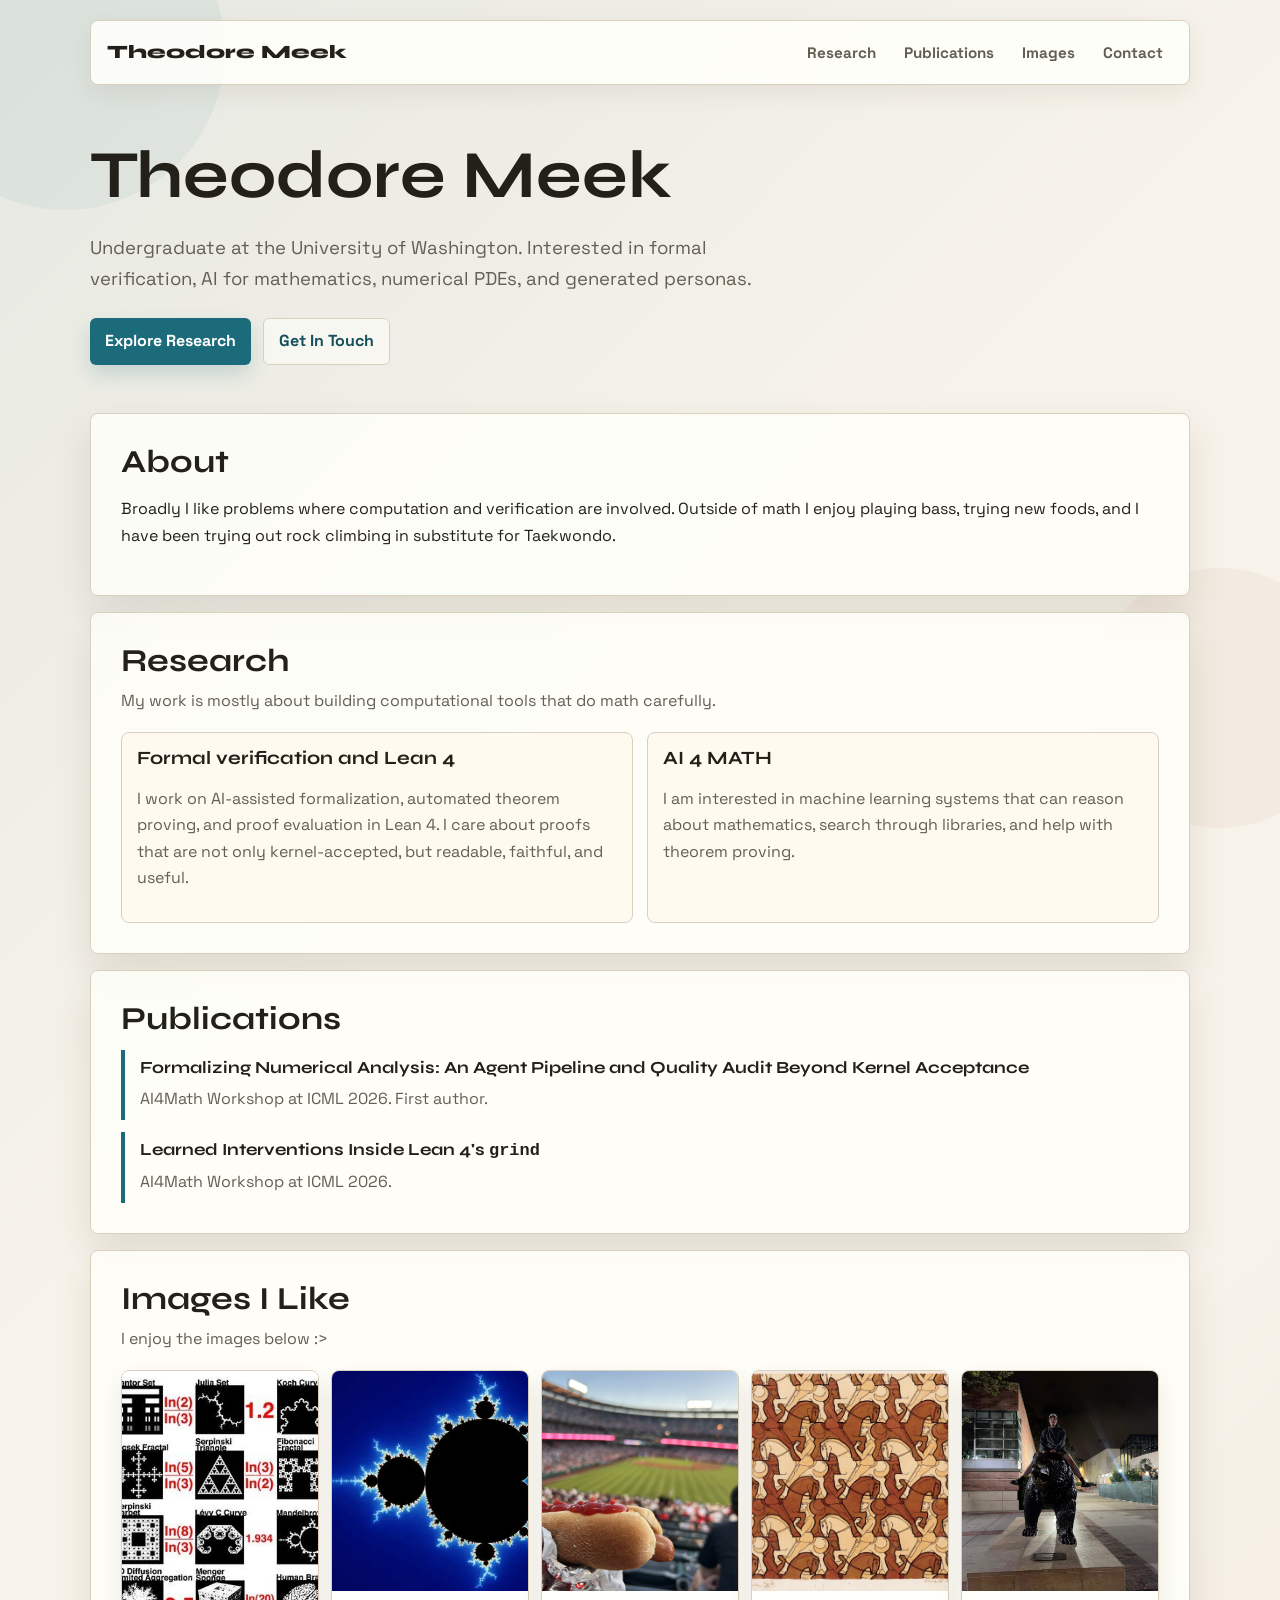
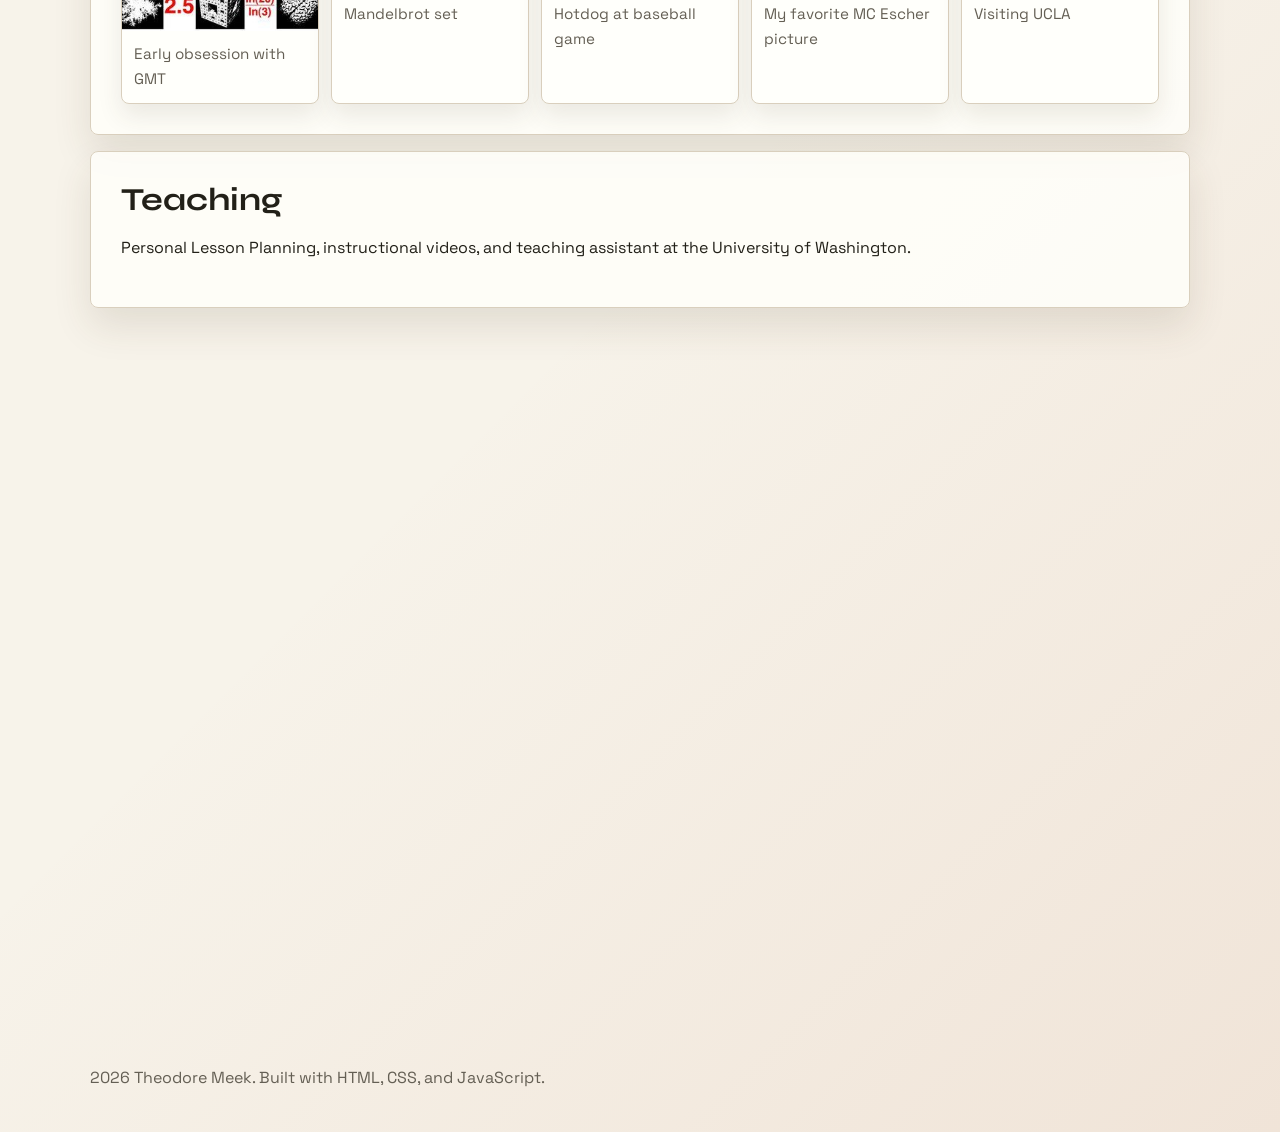
==== commit 42ab2f2b: "Refine homepage and research copy" ====
--- a/index.html
+++ b/index.html
@@ -34,11 +34,11 @@
 
     <main id="home">
       <section class="hero reveal">
-        <p class="eyebrow">Theodore Meek</p>
-        <h1>Undergraduate at the University of Washington.</h1>
+        <h1>Theodore Meek</h1>
         <p class="hero-copy">
-          Interested in formal verification, AI for mathematics, numerical
-          PDEs, and generated personas.
+          Undergraduate at the University of Washington. Interested in formal
+          verification, AI for mathematics, numerical PDEs, and generated
+          personas.
         </p>
         <div class="hero-actions">
           <a class="btn btn-primary" href="research.html">Explore Research</a>
@@ -71,7 +71,7 @@
             </p>
           </article>
           <article class="card">
-            <h3>Mathematical AI</h3>
+            <h3>AI 4 MATH</h3>
             <p>
               I am interested in machine learning systems that can reason about
               mathematics, search through libraries, and help with theorem
